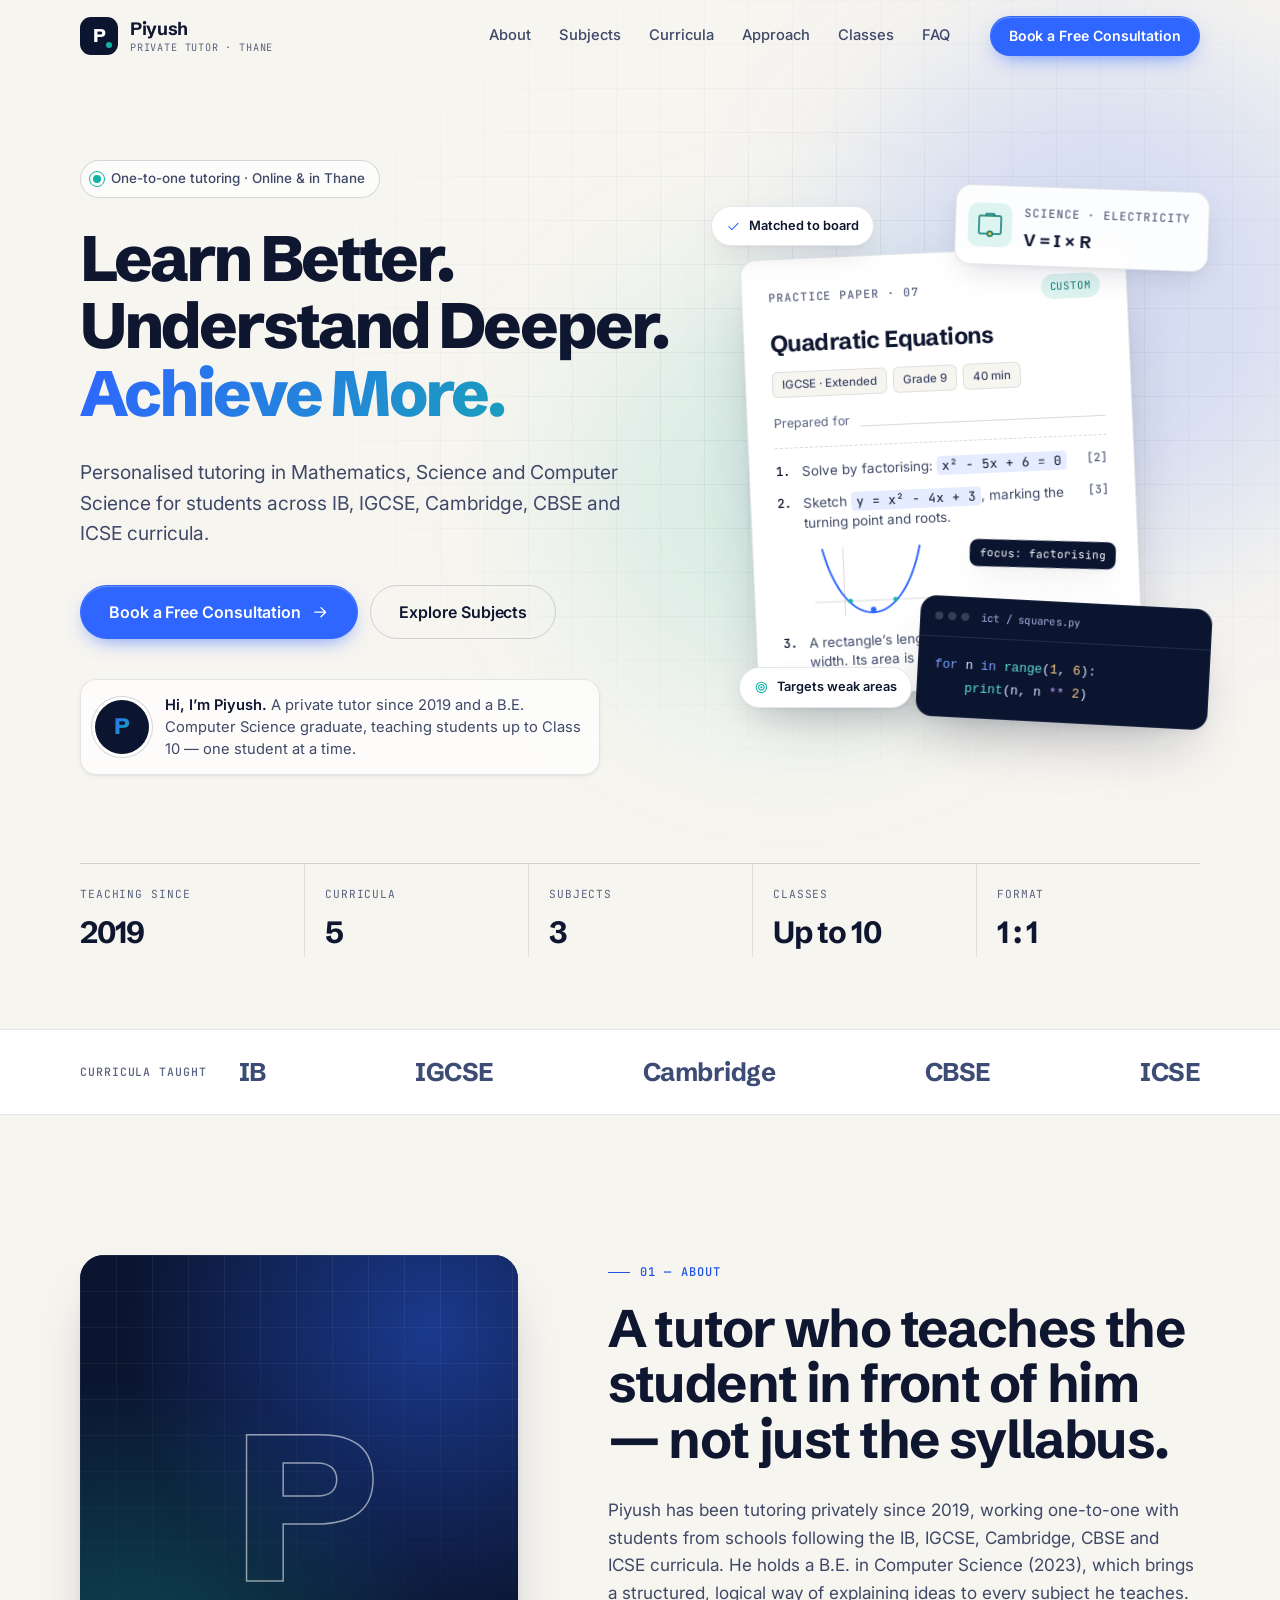
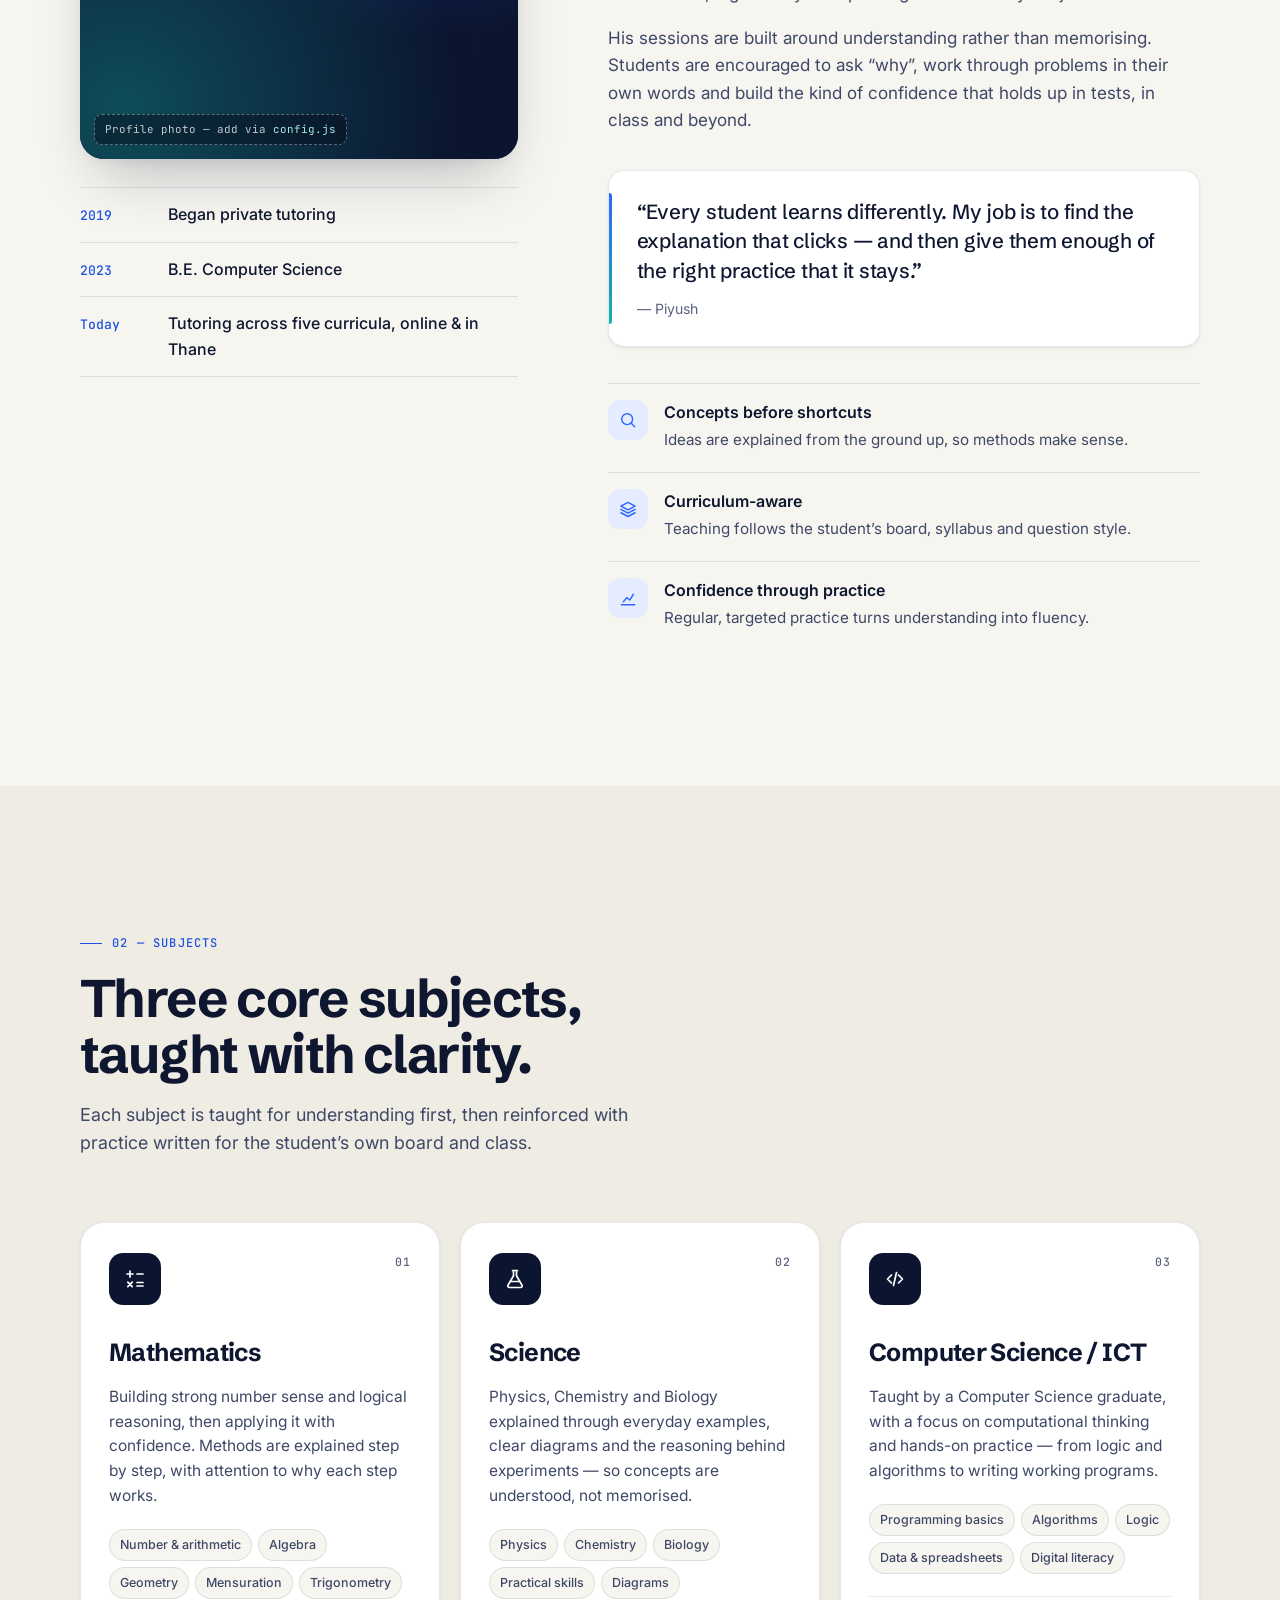
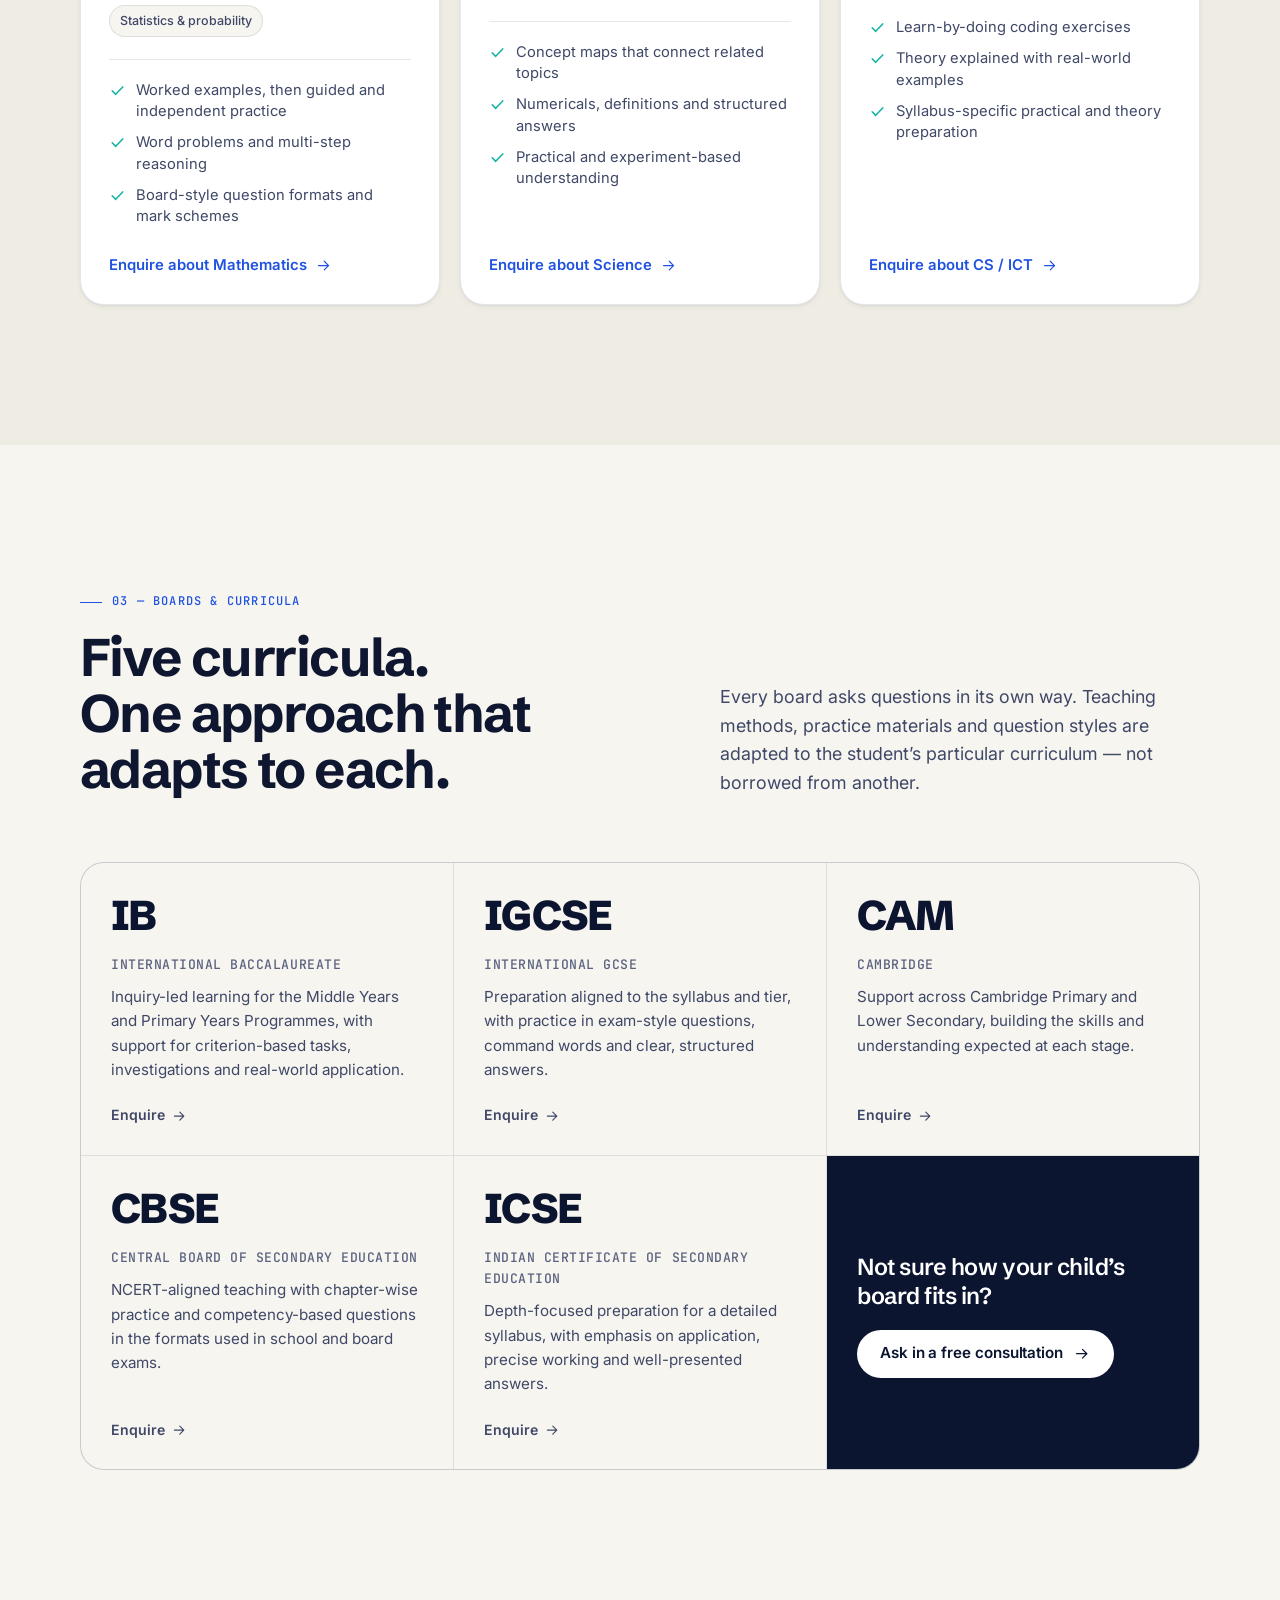
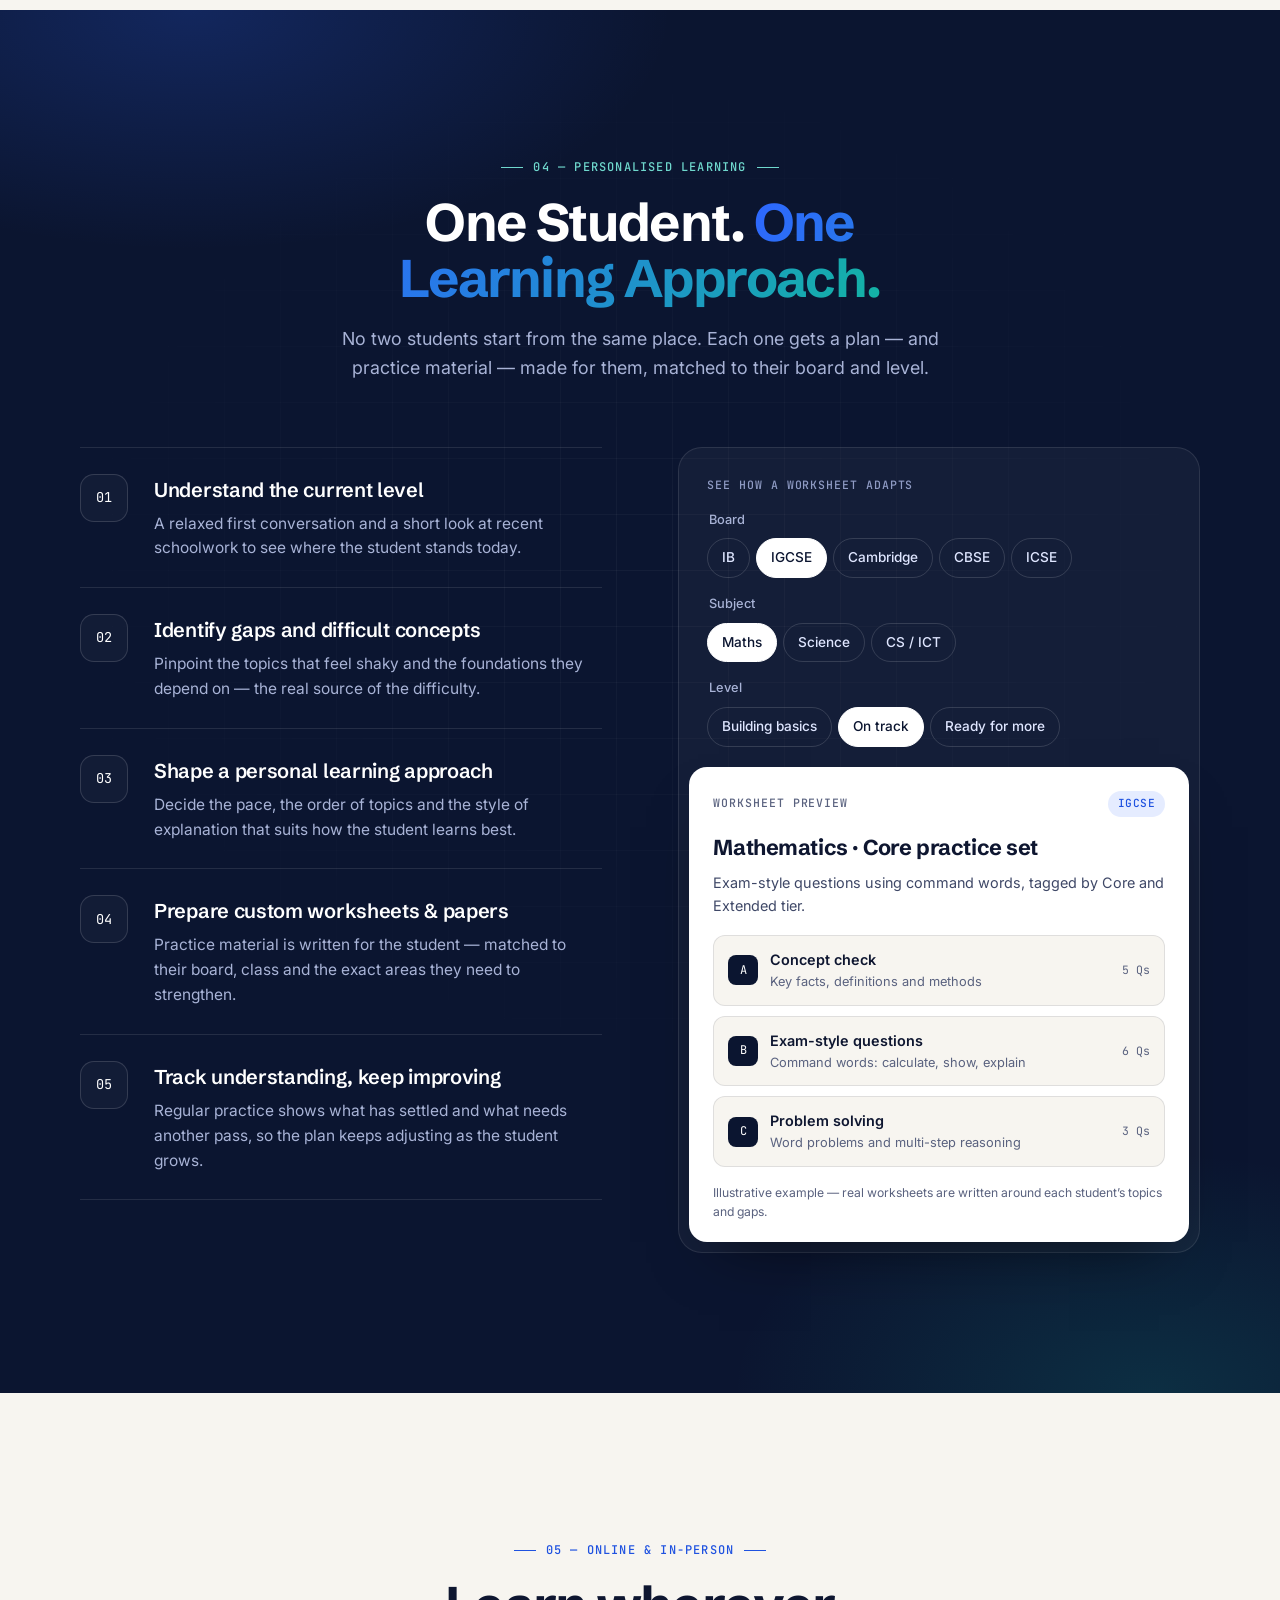
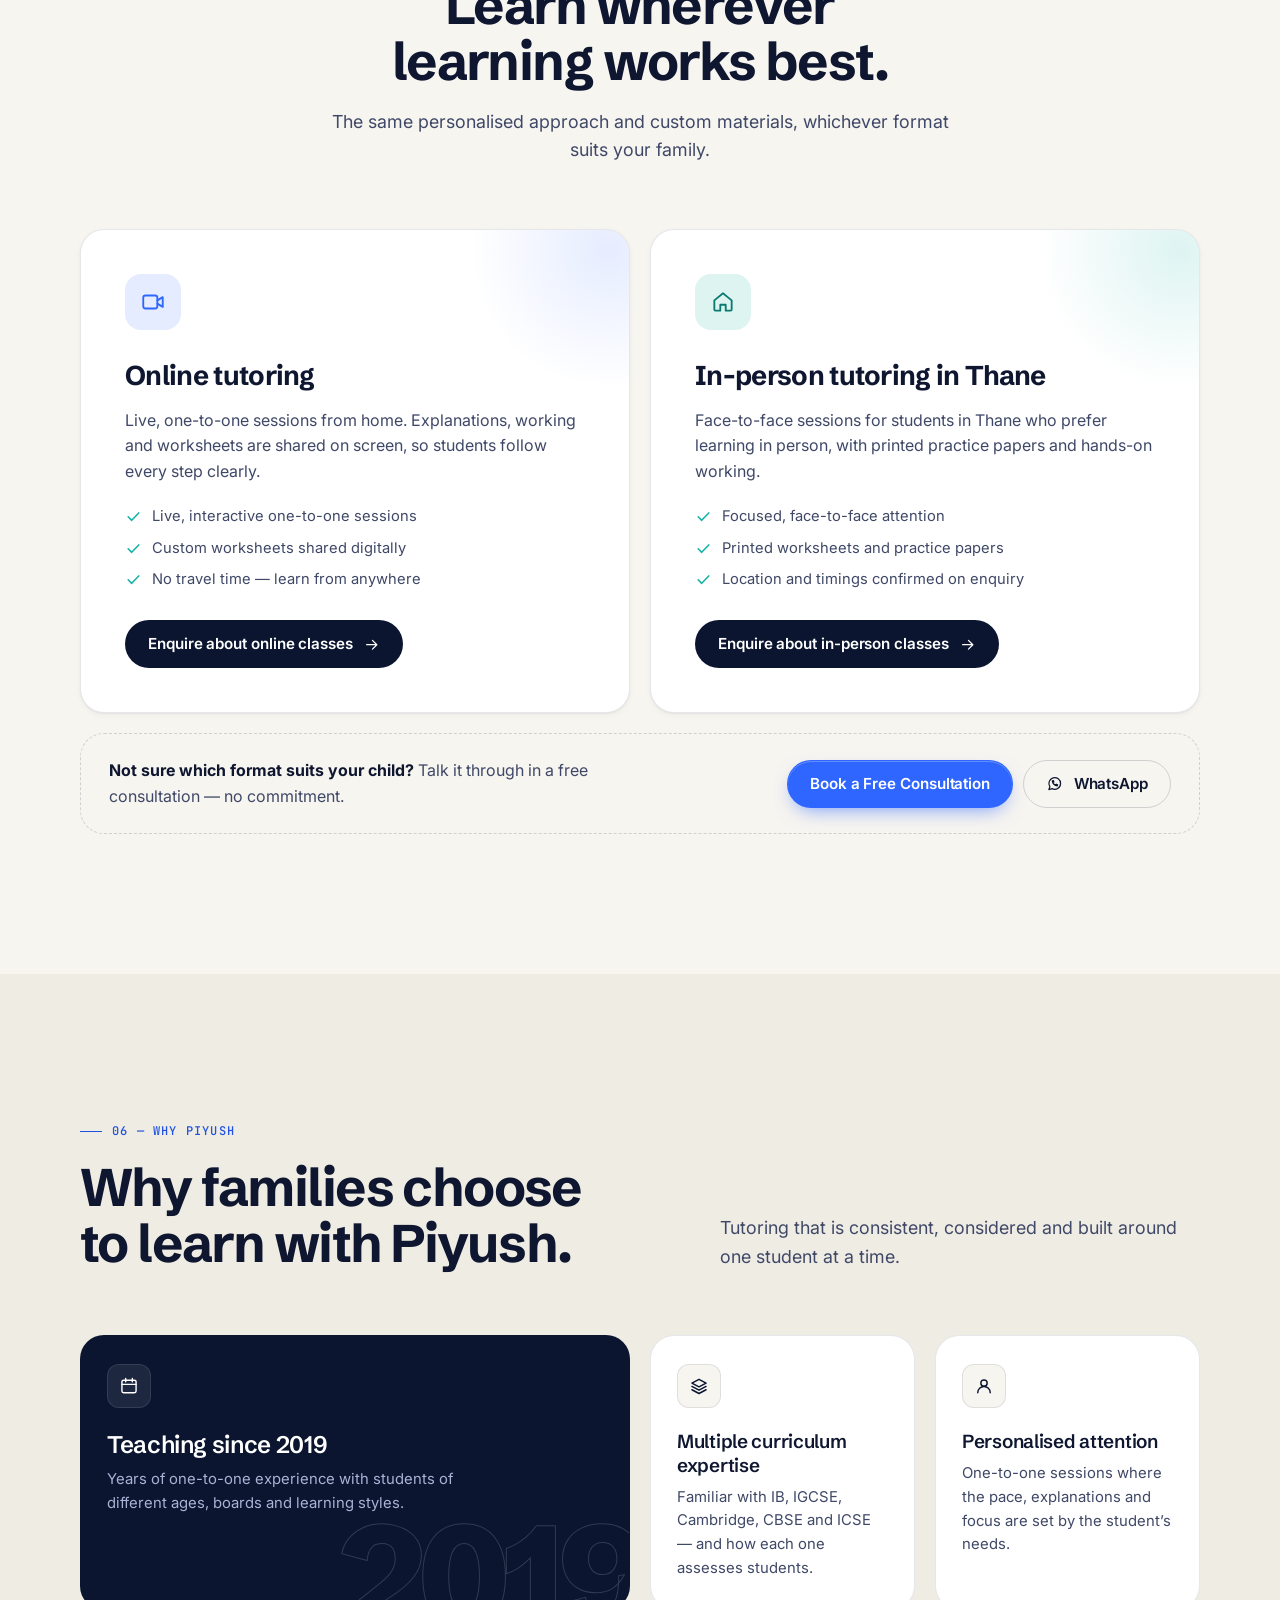
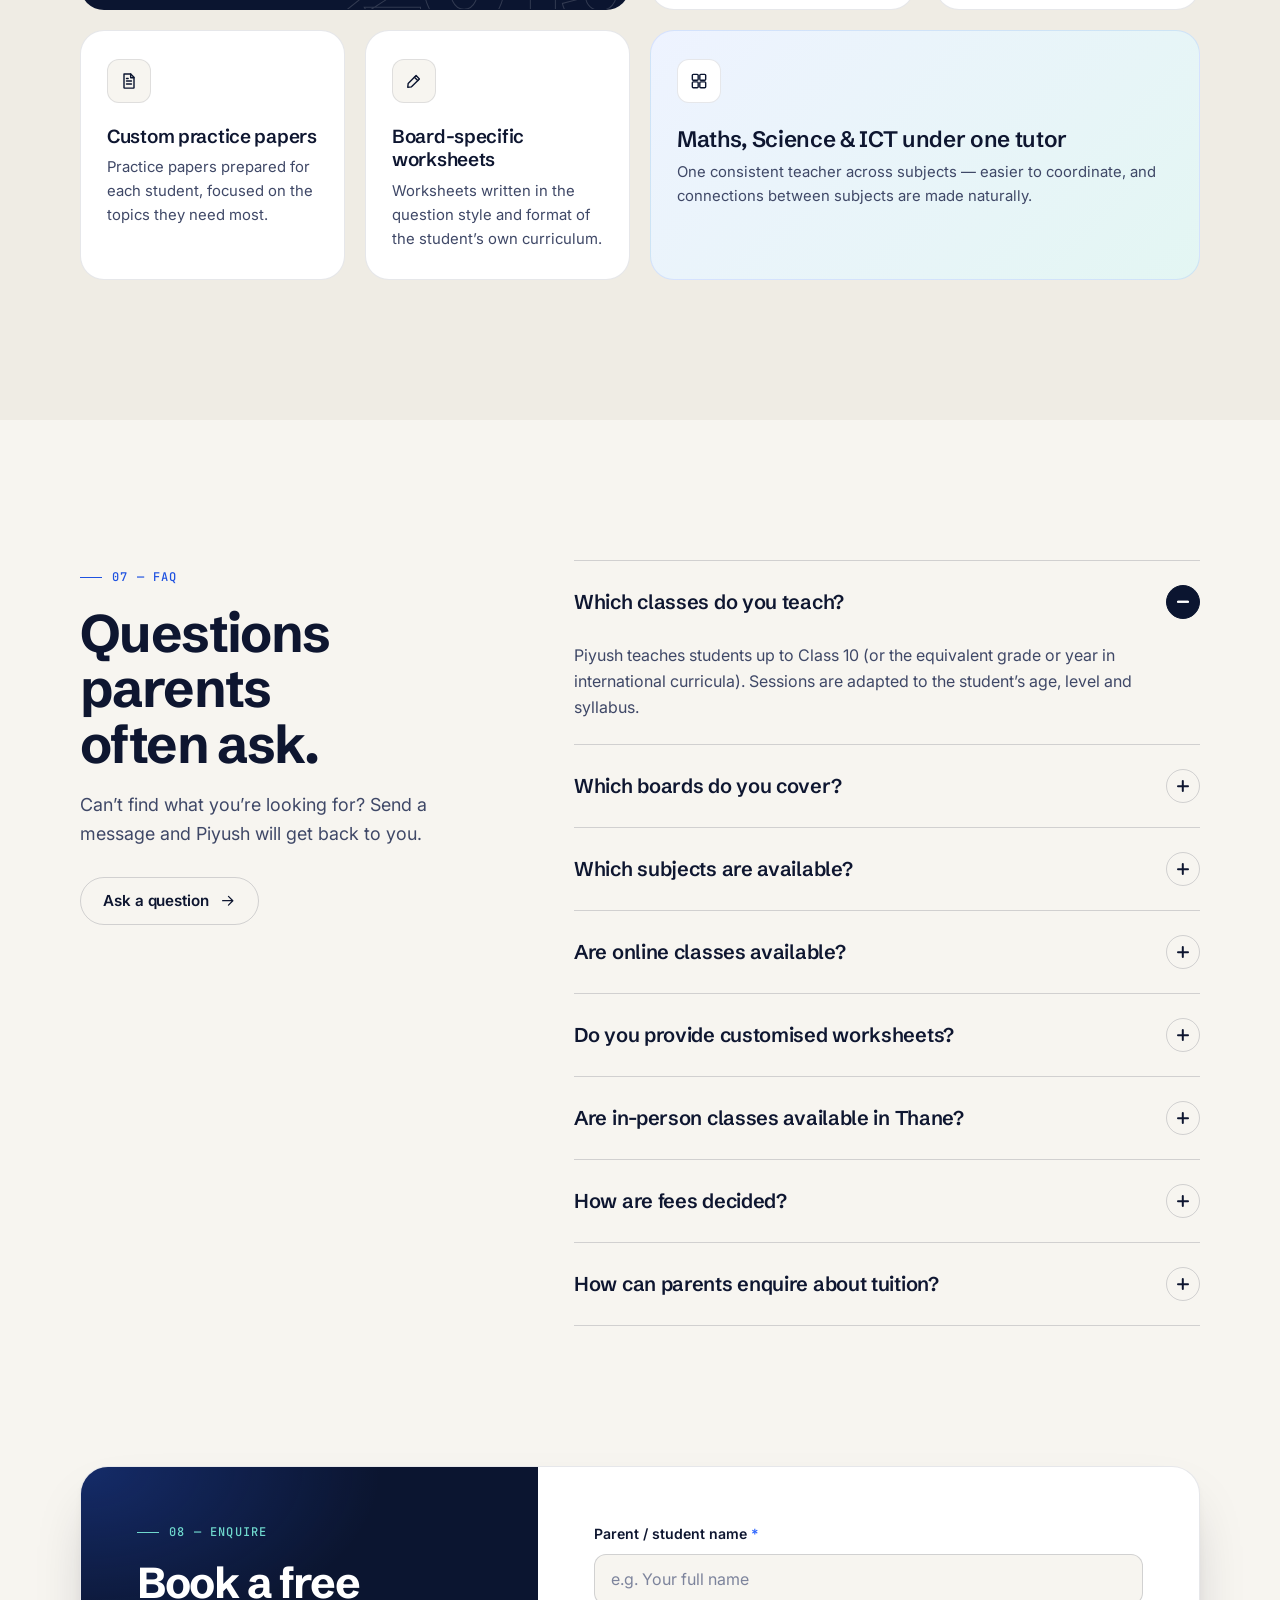
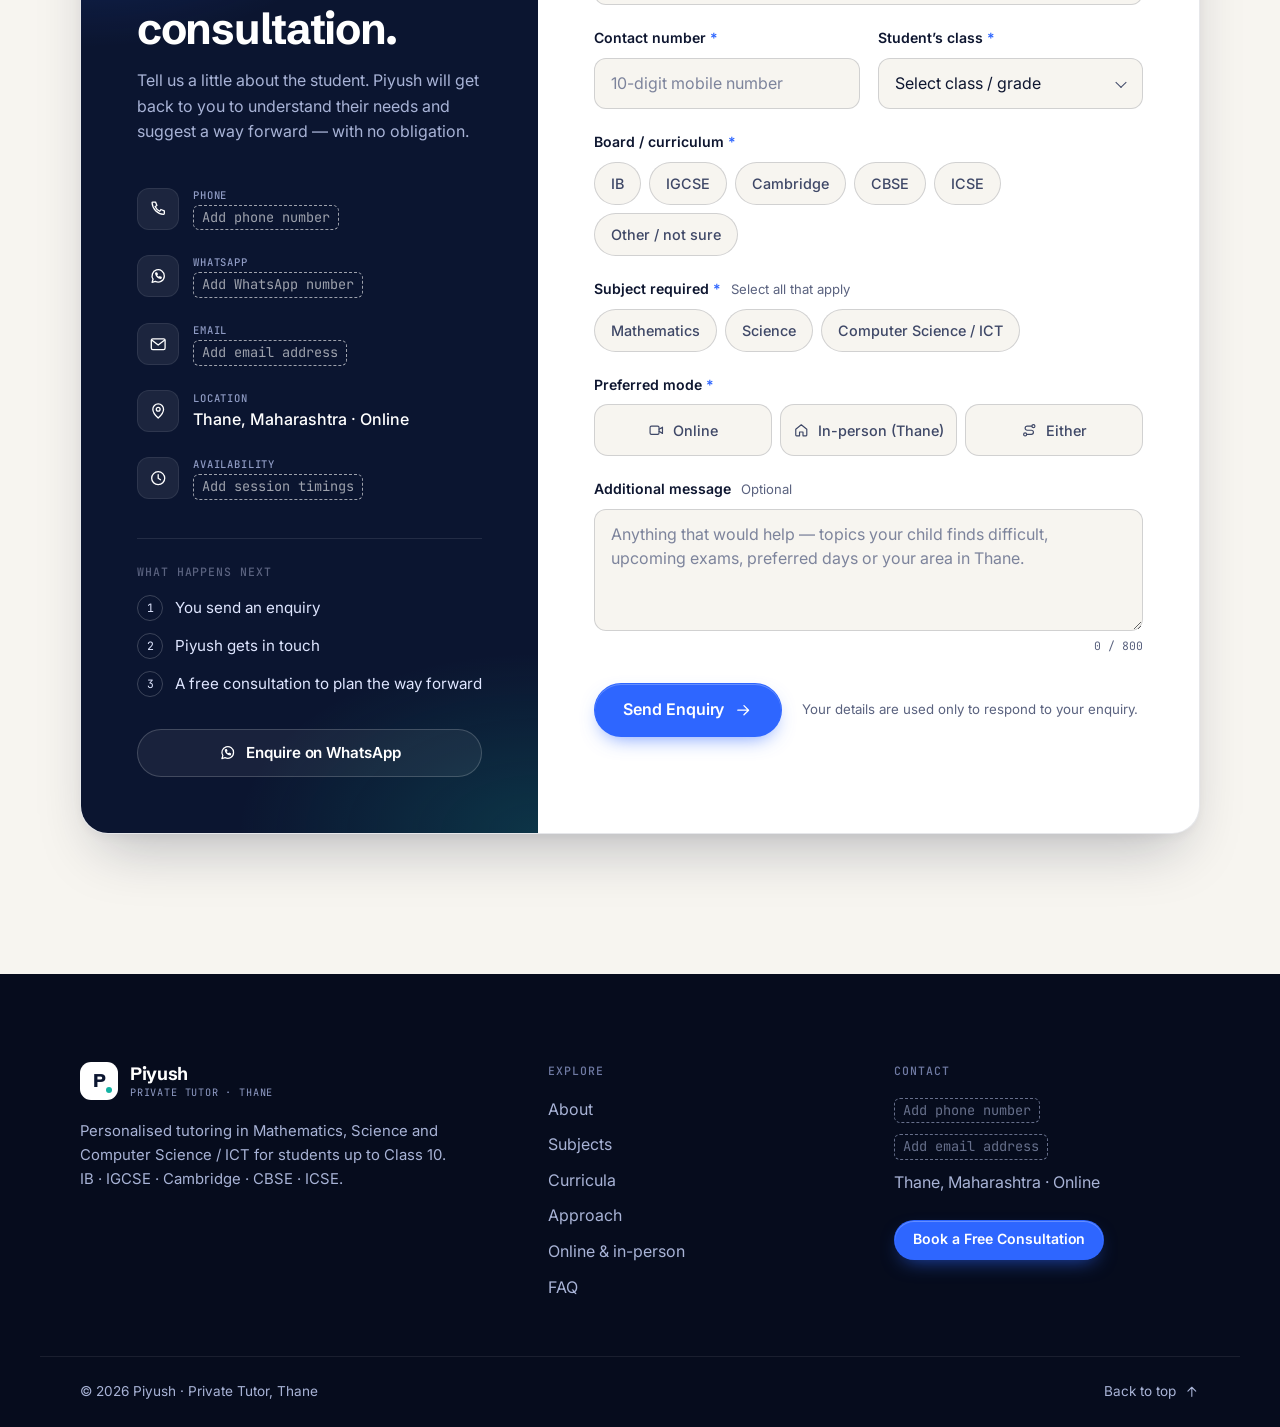
==== index.html @ 21ab21bf "Build premium personal tutoring website for Piyush Single-page static site (HTML/CSS/JS, no build st" ====
<!doctype html>
<html lang="en-IN" class="no-js">
<head>
  <meta charset="utf-8">
  <meta name="viewport" content="width=device-width, initial-scale=1, viewport-fit=cover">
  <title>Piyush — Private Tutor in Thane | Maths, Science &amp; ICT for IB, IGCSE, CBSE, ICSE</title>
  <meta name="description" content="Personalised one-to-one tutoring in Mathematics, Science and Computer Science / ICT for students up to Class 10. IB, IGCSE, Cambridge, CBSE and ICSE. Online and in-person in Thane, Maharashtra. Teaching since 2019.">
  <meta name="theme-color" content="#0B1530">
  <meta name="robots" content="index, follow">
  <!-- Replace with the live domain once published -->
  <link rel="canonical" href="https://www.example.com/">

  <meta property="og:type" content="website">
  <meta property="og:title" content="Piyush — Private Tutor in Thane">
  <meta property="og:description" content="Board-specific, one-to-one tutoring in Maths, Science and ICT for IB, IGCSE, Cambridge, CBSE and ICSE students up to Class 10. Online and in Thane.">
  <meta property="og:locale" content="en_IN">
  <meta property="og:image" content="assets/og-image.png">
  <meta name="twitter:card" content="summary_large_image">

  <link rel="icon" href="assets/favicon.svg" type="image/svg+xml">
  <link rel="preconnect" href="https://fonts.googleapis.com">
  <link rel="preconnect" href="https://fonts.gstatic.com" crossorigin>
  <link href="https://fonts.googleapis.com/css2?family=Schibsted+Grotesk:wght@500;600;700;800&family=Inter:wght@400;500;600&family=JetBrains+Mono:wght@400;500&display=swap" rel="stylesheet">
  <link rel="stylesheet" href="styles.css">

  <script type="application/ld+json">
  {
    "@context": "https://schema.org",
    "@type": "EducationalOrganization",
    "name": "Piyush — Private Tutor",
    "description": "Personalised tutoring in Mathematics, Science and Computer Science / ICT for students up to Class 10 across IB, IGCSE, Cambridge, CBSE and ICSE curricula.",
    "foundingDate": "2019",
    "areaServed": "Thane, Maharashtra, India",
    "address": { "@type": "PostalAddress", "addressLocality": "Thane", "addressRegion": "Maharashtra", "addressCountry": "IN" },
    "founder": { "@type": "Person", "name": "Piyush", "jobTitle": "Private Tutor", "hasCredential": "B.E. Computer Science (2023)" },
    "knowsAbout": ["Mathematics", "Science", "Computer Science", "ICT", "IB", "IGCSE", "Cambridge", "CBSE", "ICSE"]
  }
  </script>

  <script src="config.js" defer></script>
  <script src="script.js" defer></script>
</head>
<body>
  <a class="skip-link" href="#main">Skip to content</a>

  <!-- Icon sprite -->
  <svg width="0" height="0" style="position:absolute" aria-hidden="true">
    <defs>
      <symbol id="i-arrow" viewBox="0 0 24 24"><path d="M5 12h14M13 6l6 6-6 6"/></symbol>
      <symbol id="i-arrow-down" viewBox="0 0 24 24"><path d="M12 5v14M6 13l6 6 6-6"/></symbol>
      <symbol id="i-check" viewBox="0 0 24 24"><path d="M4.5 12.5l5 5L19.5 7"/></symbol>
      <symbol id="i-chat" viewBox="0 0 24 24"><path d="M20 11.6a8 8 0 0 1-11.7 7.1L4 20l1.3-4.1A8 8 0 1 1 20 11.6z"/><path d="M9.2 9.3c.3 1.9 1.8 3.6 3.9 4.4l1-1 1.8.8-.4 1.4c-3.6-.2-6.6-3.2-6.8-6.8l1.4-.4.8 1.8z"/></symbol>
      <symbol id="i-phone" viewBox="0 0 24 24"><path d="M5 4h3.5l1.8 4.5-2.3 1.4a11 11 0 0 0 6.1 6.1l1.4-2.3L20 15.5V19a1 1 0 0 1-1 1A16 16 0 0 1 4 5a1 1 0 0 1 1-1z"/></symbol>
      <symbol id="i-mail" viewBox="0 0 24 24"><rect x="3" y="5" width="18" height="14" rx="2"/><path d="M3.5 6.5L12 13l8.5-6.5"/></symbol>
      <symbol id="i-pin" viewBox="0 0 24 24"><path d="M12 21s-7-6.2-7-11.5a7 7 0 0 1 14 0C19 14.8 12 21 12 21z"/><circle cx="12" cy="9.5" r="2.5"/></symbol>
      <symbol id="i-clock" viewBox="0 0 24 24"><circle cx="12" cy="12" r="8.5"/><path d="M12 7.5V12l3 2"/></symbol>
      <symbol id="i-math" viewBox="0 0 24 24"><path d="M4 7h6M7 4v6M14 7h6M4.8 15.2l4.4 4.4M9.2 15.2l-4.4 4.4M14 15.5h6M14 19h6"/></symbol>
      <symbol id="i-flask" viewBox="0 0 24 24"><path d="M9.5 3.5h5M10.5 3.5v5.2L5 18.2A1.6 1.6 0 0 0 6.4 20.5h11.2a1.6 1.6 0 0 0 1.4-2.3l-5.5-9.5V3.5"/><path d="M7.4 14.5h9.2"/></symbol>
      <symbol id="i-code" viewBox="0 0 24 24"><path d="M8.5 8L4.5 12l4 4M15.5 8l4 4-4 4M13.5 5.5l-3 13"/></symbol>
      <symbol id="i-video" viewBox="0 0 24 24"><rect x="3" y="6" width="13" height="12" rx="2"/><path d="M16 10.5l5-3v9l-5-3"/></symbol>
      <symbol id="i-home" viewBox="0 0 24 24"><path d="M4 10.5L12 4l8 6.5V19a1 1 0 0 1-1 1h-4.5v-5.5h-5V20H5a1 1 0 0 1-1-1z"/></symbol>
      <symbol id="i-calendar" viewBox="0 0 24 24"><rect x="3.5" y="5" width="17" height="15" rx="2"/><path d="M3.5 10h17M8 3v4M16 3v4"/></symbol>
      <symbol id="i-layers" viewBox="0 0 24 24"><path d="M12 4l8.5 4.5L12 13 3.5 8.5z"/><path d="M3.5 12.5L12 17l8.5-4.5M3.5 16.5L12 21l8.5-4.5"/></symbol>
      <symbol id="i-user" viewBox="0 0 24 24"><circle cx="12" cy="8.5" r="3.8"/><path d="M4.5 20a7.5 7.5 0 0 1 15 0"/></symbol>
      <symbol id="i-doc" viewBox="0 0 24 24"><path d="M6 3.5h8l4 4V20a.5.5 0 0 1-.5.5h-11A.5.5 0 0 1 6 20z"/><path d="M14 3.5V8h4M9 12h6M9 15.5h6M9 9h2"/></symbol>
      <symbol id="i-target" viewBox="0 0 24 24"><circle cx="12" cy="12" r="8.5"/><circle cx="12" cy="12" r="4.5"/><circle cx="12" cy="12" r="1"/></symbol>
      <symbol id="i-grid" viewBox="0 0 24 24"><rect x="4" y="4" width="7" height="7" rx="1.2"/><rect x="13" y="4" width="7" height="7" rx="1.2"/><rect x="4" y="13" width="7" height="7" rx="1.2"/><rect x="13" y="13" width="7" height="7" rx="1.2"/></symbol>
      <symbol id="i-search" viewBox="0 0 24 24"><circle cx="11" cy="11" r="6.5"/><path d="M16 16l4 4"/></symbol>
      <symbol id="i-route" viewBox="0 0 24 24"><circle cx="6" cy="18" r="2.2"/><circle cx="18" cy="6" r="2.2"/><path d="M8.2 18H15a3 3 0 0 0 0-6H9a3 3 0 0 1 0-6h6.8"/></symbol>
      <symbol id="i-pen" viewBox="0 0 24 24"><path d="M14.5 5.5l4 4L9 19l-4.5.5L5 15z"/><path d="M12.5 7.5l4 4"/></symbol>
      <symbol id="i-chart" viewBox="0 0 24 24"><path d="M4 20h16"/><path d="M6.5 16.5l4-5 3.5 3 4.5-7"/></symbol>
      <symbol id="i-plus" viewBox="0 0 24 24"><path d="M12 5v14M5 12h14"/></symbol>
      <symbol id="i-menu" viewBox="0 0 24 24"><path d="M4 8h16M4 16h16"/></symbol>
      <symbol id="i-close" viewBox="0 0 24 24"><path d="M6 6l12 12M18 6L6 18"/></symbol>
      <symbol id="i-cap" viewBox="0 0 24 24"><path d="M2.5 9.5L12 5l9.5 4.5L12 14z"/><path d="M6.5 11.5v4.2c1.5 1.4 3.4 2.1 5.5 2.1s4-.7 5.5-2.1v-4.2M21.5 9.5v5"/></symbol>
    </defs>
  </svg>

  <!-- ───────── Header ───────── -->
  <header class="site-header" id="top">
    <div class="container header-inner">
      <a class="brand" href="#top" aria-label="Piyush — Private Tutor, back to top">
        <span class="brand-mark" aria-hidden="true">P</span>
        <span class="brand-text">
          <span class="brand-name">Piyush</span>
          <span class="brand-sub">Private Tutor · Thane</span>
        </span>
      </a>

      <nav class="nav" id="site-nav" aria-label="Primary">
        <ul class="nav-list">
          <li><a href="#about">About</a></li>
          <li><a href="#subjects">Subjects</a></li>
          <li><a href="#curricula">Curricula</a></li>
          <li><a href="#approach">Approach</a></li>
          <li><a href="#classes">Classes</a></li>
          <li><a href="#faq">FAQ</a></li>
        </ul>
        <a class="btn btn-primary btn-sm nav-cta" href="#contact">Book a Free Consultation</a>
      </nav>

      <button class="nav-toggle" type="button" aria-expanded="false" aria-controls="site-nav" aria-label="Open menu">
        <svg class="icon icon-open"><use href="#i-menu"/></svg>
        <svg class="icon icon-close"><use href="#i-close"/></svg>
      </button>
    </div>
  </header>

  <main id="main">

    <!-- ───────── Hero ───────── -->
    <section class="hero" aria-labelledby="hero-title">
      <div class="hero-bg" aria-hidden="true">
        <div class="hero-grid"></div>
        <div class="hero-glow hero-glow-a"></div>
        <div class="hero-glow hero-glow-b"></div>
      </div>

      <div class="container hero-inner">
        <div class="hero-copy">
          <p class="eyebrow reveal">
            <span class="pulse-dot" aria-hidden="true"></span>
            One-to-one tutoring · Online &amp; in Thane
          </p>

          <h1 class="hero-title" id="hero-title">
            <span class="line reveal" style="--d:80ms">Learn Better.</span>
            <span class="line reveal" style="--d:160ms">Understand Deeper.</span>
            <span class="line reveal accent-text" style="--d:240ms">Achieve More.</span>
          </h1>

          <p class="hero-lede reveal" style="--d:320ms">
            Personalised tutoring in Mathematics, Science and Computer Science for students across
            IB, IGCSE, Cambridge, CBSE and ICSE curricula.
          </p>

          <div class="hero-actions reveal" style="--d:400ms">
            <a class="btn btn-primary btn-lg" href="#contact">
              Book a Free Consultation
              <svg class="icon"><use href="#i-arrow"/></svg>
            </a>
            <a class="btn btn-ghost btn-lg" href="#subjects">Explore Subjects</a>
          </div>

          <div class="hero-intro reveal" style="--d:480ms">
            <div class="avatar" data-photo-slot>
              <span class="avatar-monogram" aria-hidden="true">P</span>
            </div>
            <p>
              <strong>Hi, I’m Piyush.</strong> A private tutor since 2019 and a B.E. Computer Science graduate,
              teaching students up to Class 10 — one student at a time.
            </p>
          </div>
        </div>

        <!-- Visual composition: a custom practice paper -->
        <div class="hero-visual" aria-hidden="true" data-parallax>
          <div class="hv-card hv-paper" data-depth="10">
            <div class="paper-head">
              <span class="mono-label">Practice paper · 07</span>
              <span class="paper-mark">Custom</span>
            </div>
            <h3 class="paper-title">Quadratic Equations</h3>
            <div class="paper-meta">
              <span>IGCSE · Extended</span><span>Grade 9</span><span>40 min</span>
            </div>
            <div class="paper-for">Prepared for <span class="paper-line"></span></div>

            <ol class="paper-qs">
              <li>
                <span>Solve by factorising: <em class="math">x² − 5x + 6 = 0</em></span>
                <b>[2]</b>
              </li>
              <li>
                <span>Sketch <em class="math">y = x² − 4x + 3</em>, marking the turning point and roots.</span>
                <b>[3]</b>
                <svg class="paper-graph" viewBox="0 0 160 84">
                  <path class="ax" d="M8 64h146M40 6v74"/>
                  <path class="curve" d="M18 8 C 40 100, 100 100, 122 8"/>
                  <circle cx="70" cy="74" r="3"/>
                  <circle cx="46" cy="64" r="2.4" class="root"/>
                  <circle cx="94" cy="64" r="2.4" class="root"/>
                </svg>
              </li>
              <li>
                <span>A rectangle’s length is 3 cm more than its width. Its area is 40 cm². Find the width.</span>
                <b>[4]</b>
              </li>
            </ol>
            <span class="paper-note">focus: factorising</span>
          </div>

          <div class="hv-card hv-code" data-depth="22">
            <div class="code-head">
              <span class="dots"><i></i><i></i><i></i></span>
              <span class="mono-label">ict / squares.py</span>
            </div>
<pre><code><span class="k">for</span> n <span class="k">in</span> <span class="f">range</span>(<span class="n">1</span>, <span class="n">6</span>):
    <span class="f">print</span>(n, n <span class="o">**</span> <span class="n">2</span>)</code></pre>
          </div>

          <div class="hv-card hv-sci" data-depth="16">
            <svg viewBox="0 0 64 64" class="sci-svg">
              <rect x="10" y="14" width="44" height="36" rx="3"/>
              <path d="M24 14v-4h16v4" class="batt"/>
              <circle cx="32" cy="50" r="5" class="bulb"/>
            </svg>
            <div>
              <span class="mono-label">Science · Electricity</span>
              <strong>V = I × R</strong>
            </div>
          </div>

          <div class="hv-chip hv-chip-a" data-depth="30"><svg class="icon"><use href="#i-check"/></svg> Matched to board</div>
          <div class="hv-chip hv-chip-b" data-depth="26"><svg class="icon"><use href="#i-target"/></svg> Targets weak areas</div>
        </div>
      </div>

      <!-- Key facts — all verifiable, nothing inflated -->
      <div class="container">
        <dl class="facts reveal">
          <div><dt>Teaching since</dt><dd>2019</dd></div>
          <div><dt>Curricula</dt><dd>5</dd></div>
          <div><dt>Subjects</dt><dd>3</dd></div>
          <div><dt>Classes</dt><dd>Up to 10</dd></div>
          <div><dt>Format</dt><dd>1&nbsp;:&nbsp;1</dd></div>
        </dl>
      </div>
    </section>

    <!-- ───────── Curricula strip ───────── -->
    <div class="board-strip" aria-label="Curricula taught">
      <div class="container board-strip-inner">
        <span class="mono-label">Curricula taught</span>
        <ul>
          <li>IB</li><li>IGCSE</li><li>Cambridge</li><li>CBSE</li><li>ICSE</li>
        </ul>
      </div>
    </div>

    <!-- ───────── About ───────── -->
    <section class="section about" id="about" aria-labelledby="about-title">
      <div class="container about-grid">
        <div class="about-visual reveal">
          <figure class="portrait" data-photo-slot>
            <div class="portrait-fallback" aria-hidden="true">
              <span class="portrait-monogram">P</span>
              <span class="portrait-grid"></span>
            </div>
            <figcaption class="placeholder-hint" data-placeholder-hint>Profile photo — add via <code>config.js</code></figcaption>
          </figure>

          <ol class="timeline">
            <li>
              <span class="tl-year">2019</span>
              <span class="tl-text">Began private tutoring</span>
            </li>
            <li>
              <span class="tl-year">2023</span>
              <span class="tl-text">B.E. Computer Science</span>
            </li>
            <li>
              <span class="tl-year">Today</span>
              <span class="tl-text">Tutoring across five curricula, online &amp; in Thane</span>
            </li>
          </ol>
        </div>

        <div class="about-copy">
          <p class="section-label reveal">01 — About</p>
          <h2 class="section-title reveal" id="about-title">A tutor who teaches the student in front of him — not just the syllabus.</h2>

          <div class="prose reveal">
            <p>
              Piyush has been tutoring privately since 2019, working one-to-one with students from schools
              following the IB, IGCSE, Cambridge, CBSE and ICSE curricula. He holds a B.E. in Computer Science (2023),
              which brings a structured, logical way of explaining ideas to every subject he teaches.
            </p>
            <p>
              His sessions are built around understanding rather than memorising. Students are encouraged to ask
              “why”, work through problems in their own words and build the kind of confidence that holds up
              in tests, in class and beyond.
            </p>
          </div>

          <blockquote class="note reveal">
            <p>“Every student learns differently. My job is to find the explanation that clicks — and then give them
              enough of the right practice that it stays.”</p>
            <cite>— Piyush</cite>
          </blockquote>

          <ul class="pillars reveal">
            <li>
              <svg class="icon"><use href="#i-search"/></svg>
              <div><strong>Concepts before shortcuts</strong><span>Ideas are explained from the ground up, so methods make sense.</span></div>
            </li>
            <li>
              <svg class="icon"><use href="#i-layers"/></svg>
              <div><strong>Curriculum-aware</strong><span>Teaching follows the student’s board, syllabus and question style.</span></div>
            </li>
            <li>
              <svg class="icon"><use href="#i-chart"/></svg>
              <div><strong>Confidence through practice</strong><span>Regular, targeted practice turns understanding into fluency.</span></div>
            </li>
          </ul>
        </div>
      </div>
    </section>

    <!-- ───────── Subjects ───────── -->
    <section class="section subjects tint" id="subjects" aria-labelledby="subjects-title">
      <div class="container">
        <header class="section-head">
          <p class="section-label reveal">02 — Subjects</p>
          <h2 class="section-title reveal" id="subjects-title">Three core subjects, taught with clarity.</h2>
          <p class="section-lede reveal">Each subject is taught for understanding first, then reinforced with practice written for the student’s own board and class.</p>
        </header>

        <div class="subject-grid">
          <article class="subject-card reveal" style="--d:0ms">
            <div class="subject-top">
              <span class="subject-icon"><svg class="icon"><use href="#i-math"/></svg></span>
              <span class="mono-label">01</span>
            </div>
            <h3>Mathematics</h3>
            <p>Building strong number sense and logical reasoning, then applying it with confidence. Methods are explained step by step, with attention to why each step works.</p>
            <ul class="topic-list">
              <li>Number &amp; arithmetic</li><li>Algebra</li><li>Geometry</li><li>Mensuration</li><li>Trigonometry</li><li>Statistics &amp; probability</li>
            </ul>
            <ul class="check-list">
              <li><svg class="icon"><use href="#i-check"/></svg>Worked examples, then guided and independent practice</li>
              <li><svg class="icon"><use href="#i-check"/></svg>Word problems and multi-step reasoning</li>
              <li><svg class="icon"><use href="#i-check"/></svg>Board-style question formats and mark schemes</li>
            </ul>
            <a class="card-link" href="#contact" data-prefill-subject="Mathematics">Enquire about Mathematics <svg class="icon"><use href="#i-arrow"/></svg></a>
          </article>

          <article class="subject-card reveal" style="--d:90ms">
            <div class="subject-top">
              <span class="subject-icon"><svg class="icon"><use href="#i-flask"/></svg></span>
              <span class="mono-label">02</span>
            </div>
            <h3>Science</h3>
            <p>Physics, Chemistry and Biology explained through everyday examples, clear diagrams and the reasoning behind experiments — so concepts are understood, not memorised.</p>
            <ul class="topic-list">
              <li>Physics</li><li>Chemistry</li><li>Biology</li><li>Practical skills</li><li>Diagrams</li>
            </ul>
            <ul class="check-list">
              <li><svg class="icon"><use href="#i-check"/></svg>Concept maps that connect related topics</li>
              <li><svg class="icon"><use href="#i-check"/></svg>Numericals, definitions and structured answers</li>
              <li><svg class="icon"><use href="#i-check"/></svg>Practical and experiment-based understanding</li>
            </ul>
            <a class="card-link" href="#contact" data-prefill-subject="Science">Enquire about Science <svg class="icon"><use href="#i-arrow"/></svg></a>
          </article>

          <article class="subject-card reveal" style="--d:180ms">
            <div class="subject-top">
              <span class="subject-icon"><svg class="icon"><use href="#i-code"/></svg></span>
              <span class="mono-label">03</span>
            </div>
            <h3>Computer Science / ICT</h3>
            <p>Taught by a Computer Science graduate, with a focus on computational thinking and hands-on practice — from logic and algorithms to writing working programs.</p>
            <ul class="topic-list">
              <li>Programming basics</li><li>Algorithms</li><li>Logic</li><li>Data &amp; spreadsheets</li><li>Digital literacy</li>
            </ul>
            <ul class="check-list">
              <li><svg class="icon"><use href="#i-check"/></svg>Learn-by-doing coding exercises</li>
              <li><svg class="icon"><use href="#i-check"/></svg>Theory explained with real-world examples</li>
              <li><svg class="icon"><use href="#i-check"/></svg>Syllabus-specific practical and theory preparation</li>
            </ul>
            <a class="card-link" href="#contact" data-prefill-subject="Computer Science / ICT">Enquire about CS / ICT <svg class="icon"><use href="#i-arrow"/></svg></a>
          </article>
        </div>
      </div>
    </section>

    <!-- ───────── Curricula ───────── -->
    <section class="section curricula" id="curricula" aria-labelledby="curricula-title">
      <div class="container">
        <header class="section-head split">
          <div>
            <p class="section-label reveal">03 — Boards &amp; Curricula</p>
            <h2 class="section-title reveal" id="curricula-title">Five curricula. One approach that adapts to each.</h2>
          </div>
          <p class="section-lede reveal">Every board asks questions in its own way. Teaching methods, practice materials and question styles are adapted to the student’s particular curriculum — not borrowed from another.</p>
        </header>

        <div class="board-grid">
          <article class="board-card reveal" style="--d:0ms">
            <span class="board-code">IB</span>
            <h3>International Baccalaureate</h3>
            <p>Inquiry-led learning for the Middle Years and Primary Years Programmes, with support for criterion-based tasks, investigations and real-world application.</p>
            <a class="board-link" href="#contact" data-prefill-board="IB">Enquire <svg class="icon"><use href="#i-arrow"/></svg></a>
          </article>
          <article class="board-card reveal" style="--d:60ms">
            <span class="board-code">IGCSE</span>
            <h3>International GCSE</h3>
            <p>Preparation aligned to the syllabus and tier, with practice in exam-style questions, command words and clear, structured answers.</p>
            <a class="board-link" href="#contact" data-prefill-board="IGCSE">Enquire <svg class="icon"><use href="#i-arrow"/></svg></a>
          </article>
          <article class="board-card reveal" style="--d:120ms">
            <span class="board-code">CAM</span>
            <h3>Cambridge</h3>
            <p>Support across Cambridge Primary and Lower Secondary, building the skills and understanding expected at each stage.</p>
            <a class="board-link" href="#contact" data-prefill-board="Cambridge">Enquire <svg class="icon"><use href="#i-arrow"/></svg></a>
          </article>
          <article class="board-card reveal" style="--d:180ms">
            <span class="board-code">CBSE</span>
            <h3>Central Board of Secondary Education</h3>
            <p>NCERT-aligned teaching with chapter-wise practice and competency-based questions in the formats used in school and board exams.</p>
            <a class="board-link" href="#contact" data-prefill-board="CBSE">Enquire <svg class="icon"><use href="#i-arrow"/></svg></a>
          </article>
          <article class="board-card reveal" style="--d:240ms">
            <span class="board-code">ICSE</span>
            <h3>Indian Certificate of Secondary Education</h3>
            <p>Depth-focused preparation for a detailed syllabus, with emphasis on application, precise working and well-presented answers.</p>
            <a class="board-link" href="#contact" data-prefill-board="ICSE">Enquire <svg class="icon"><use href="#i-arrow"/></svg></a>
          </article>
          <div class="board-card board-card-cta reveal" style="--d:300ms">
            <p>Not sure how your child’s board fits in?</p>
            <a class="btn btn-light" href="#contact">Ask in a free consultation <svg class="icon"><use href="#i-arrow"/></svg></a>
          </div>
        </div>
      </div>
    </section>

    <!-- ───────── Personalised learning ───────── -->
    <section class="section approach dark" id="approach" aria-labelledby="approach-title">
      <div class="approach-bg" aria-hidden="true"></div>
      <div class="container">
        <header class="section-head center">
          <p class="section-label reveal">04 — Personalised Learning</p>
          <h2 class="section-title reveal" id="approach-title">One Student. <span class="accent-text">One Learning Approach.</span></h2>
          <p class="section-lede reveal">No two students start from the same place. Each one gets a plan — and practice material — made for them, matched to their board and level.</p>
        </header>

        <div class="approach-grid">
          <ol class="steps">
            <li class="step reveal">
              <span class="step-num">01</span>
              <div>
                <h3>Understand the current level</h3>
                <p>A relaxed first conversation and a short look at recent schoolwork to see where the student stands today.</p>
              </div>
            </li>
            <li class="step reveal">
              <span class="step-num">02</span>
              <div>
                <h3>Identify gaps and difficult concepts</h3>
                <p>Pinpoint the topics that feel shaky and the foundations they depend on — the real source of the difficulty.</p>
              </div>
            </li>
            <li class="step reveal">
              <span class="step-num">03</span>
              <div>
                <h3>Shape a personal learning approach</h3>
                <p>Decide the pace, the order of topics and the style of explanation that suits how the student learns best.</p>
              </div>
            </li>
            <li class="step reveal">
              <span class="step-num">04</span>
              <div>
                <h3>Prepare custom worksheets &amp; papers</h3>
                <p>Practice material is written for the student — matched to their board, class and the exact areas they need to strengthen.</p>
              </div>
            </li>
            <li class="step reveal">
              <span class="step-num">05</span>
              <div>
                <h3>Track understanding, keep improving</h3>
                <p>Regular practice shows what has settled and what needs another pass, so the plan keeps adjusting as the student grows.</p>
              </div>
            </li>
          </ol>

          <!-- Interactive worksheet preview -->
          <div class="builder reveal" id="builder">
            <div class="builder-panel">
              <p class="mono-label">See how a worksheet adapts</p>
              <div class="builder-controls">
                <fieldset class="seg">
                  <legend>Board</legend>
                  <div class="seg-options" data-builder="board">
                    <button type="button" aria-pressed="false" data-value="IB">IB</button>
                    <button type="button" aria-pressed="true" data-value="IGCSE">IGCSE</button>
                    <button type="button" aria-pressed="false" data-value="Cambridge">Cambridge</button>
                    <button type="button" aria-pressed="false" data-value="CBSE">CBSE</button>
                    <button type="button" aria-pressed="false" data-value="ICSE">ICSE</button>
                  </div>
                </fieldset>
                <fieldset class="seg">
                  <legend>Subject</legend>
                  <div class="seg-options" data-builder="subject">
                    <button type="button" aria-pressed="true" data-value="Mathematics">Maths</button>
                    <button type="button" aria-pressed="false" data-value="Science">Science</button>
                    <button type="button" aria-pressed="false" data-value="CS / ICT">CS / ICT</button>
                  </div>
                </fieldset>
                <fieldset class="seg">
                  <legend>Level</legend>
                  <div class="seg-options" data-builder="level">
                    <button type="button" aria-pressed="false" data-value="Foundation">Building basics</button>
                    <button type="button" aria-pressed="true" data-value="Core">On track</button>
                    <button type="button" aria-pressed="false" data-value="Stretch">Ready for more</button>
                  </div>
                </fieldset>
              </div>
            </div>

            <div class="worksheet" aria-live="polite">
              <div class="ws-head">
                <span class="mono-label">Worksheet preview</span>
                <span class="ws-tag" data-ws="tag">IGCSE</span>
              </div>
              <h3 class="ws-title" data-ws="title">Mathematics · Practice Set</h3>
              <p class="ws-format" data-ws="format">Exam-style questions using command words, with Core and Extended tiers.</p>
              <ul class="ws-sections" data-ws="sections"></ul>
              <p class="ws-foot">Illustrative example — real worksheets are written around each student’s topics and gaps.</p>
            </div>
          </div>
        </div>
      </div>
    </section>

    <!-- ───────── Teaching modes ───────── -->
    <section class="section modes" id="classes" aria-labelledby="classes-title">
      <div class="container">
        <header class="section-head center">
          <p class="section-label reveal">05 — Online &amp; In-Person</p>
          <h2 class="section-title reveal" id="classes-title">Learn wherever learning works best.</h2>
          <p class="section-lede reveal">The same personalised approach and custom materials, whichever format suits your family.</p>
        </header>

        <div class="mode-grid">
          <article class="mode-card reveal">
            <div class="mode-icon"><svg class="icon"><use href="#i-video"/></svg></div>
            <h3>Online tutoring</h3>
            <p>Live, one-to-one sessions from home. Explanations, working and worksheets are shared on screen, so students follow every step clearly.</p>
            <ul class="check-list">
              <li><svg class="icon"><use href="#i-check"/></svg>Live, interactive one-to-one sessions</li>
              <li><svg class="icon"><use href="#i-check"/></svg>Custom worksheets shared digitally</li>
              <li><svg class="icon"><use href="#i-check"/></svg>No travel time — learn from anywhere</li>
            </ul>
            <a class="btn btn-dark" href="#contact" data-prefill-mode="Online">Enquire about online classes <svg class="icon"><use href="#i-arrow"/></svg></a>
          </article>

          <article class="mode-card reveal" style="--d:90ms">
            <div class="mode-icon"><svg class="icon"><use href="#i-home"/></svg></div>
            <h3>In-person tutoring in Thane</h3>
            <p>Face-to-face sessions for students in Thane who prefer learning in person, with printed practice papers and hands-on working.</p>
            <ul class="check-list">
              <li><svg class="icon"><use href="#i-check"/></svg>Focused, face-to-face attention</li>
              <li><svg class="icon"><use href="#i-check"/></svg>Printed worksheets and practice papers</li>
              <li><svg class="icon"><use href="#i-check"/></svg>Location and timings confirmed on enquiry</li>
            </ul>
            <a class="btn btn-dark" href="#contact" data-prefill-mode="In-person (Thane)">Enquire about in-person classes <svg class="icon"><use href="#i-arrow"/></svg></a>
          </article>
        </div>

        <div class="mode-banner reveal">
          <p><strong>Not sure which format suits your child?</strong> Talk it through in a free consultation — no commitment.</p>
          <div class="mode-banner-actions">
            <a class="btn btn-primary" href="#contact">Book a Free Consultation</a>
            <a class="btn btn-ghost" href="#" data-whatsapp><svg class="icon"><use href="#i-chat"/></svg> WhatsApp</a>
          </div>
        </div>
      </div>
    </section>

    <!-- ───────── Why ───────── -->
    <section class="section why tint" id="why" aria-labelledby="why-title">
      <div class="container">
        <header class="section-head split">
          <div>
            <p class="section-label reveal">06 — Why Piyush</p>
            <h2 class="section-title reveal" id="why-title">Why families choose to learn with Piyush.</h2>
          </div>
          <p class="section-lede reveal">Tutoring that is consistent, considered and built around one student at a time.</p>
        </header>

        <div class="why-grid">
          <article class="why-card why-feature reveal">
            <svg class="icon"><use href="#i-calendar"/></svg>
            <h3>Teaching since 2019</h3>
            <p>Years of one-to-one experience with students of different ages, boards and learning styles.</p>
            <span class="why-big" aria-hidden="true">2019</span>
          </article>
          <article class="why-card reveal" style="--d:60ms">
            <svg class="icon"><use href="#i-layers"/></svg>
            <h3>Multiple curriculum expertise</h3>
            <p>Familiar with IB, IGCSE, Cambridge, CBSE and ICSE — and how each one assesses students.</p>
          </article>
          <article class="why-card reveal" style="--d:120ms">
            <svg class="icon"><use href="#i-user"/></svg>
            <h3>Personalised attention</h3>
            <p>One-to-one sessions where the pace, explanations and focus are set by the student’s needs.</p>
          </article>
          <article class="why-card reveal" style="--d:180ms">
            <svg class="icon"><use href="#i-doc"/></svg>
            <h3>Custom practice papers</h3>
            <p>Practice papers prepared for each student, focused on the topics they need most.</p>
          </article>
          <article class="why-card reveal" style="--d:240ms">
            <svg class="icon"><use href="#i-pen"/></svg>
            <h3>Board-specific worksheets</h3>
            <p>Worksheets written in the question style and format of the student’s own curriculum.</p>
          </article>
          <article class="why-card why-feature-alt reveal" style="--d:300ms">
            <svg class="icon"><use href="#i-grid"/></svg>
            <h3>Maths, Science &amp; ICT under one tutor</h3>
            <p>One consistent teacher across subjects — easier to coordinate, and connections between subjects are made naturally.</p>
          </article>
        </div>
      </div>
    </section>

    <!-- ───────── FAQ ───────── -->
    <section class="section faq" id="faq" aria-labelledby="faq-title">
      <div class="container faq-grid">
        <header class="section-head faq-head">
          <p class="section-label reveal">07 — FAQ</p>
          <h2 class="section-title reveal" id="faq-title">Questions parents often ask.</h2>
          <p class="section-lede reveal">Can’t find what you’re looking for? Send a message and Piyush will get back to you.</p>
          <a class="btn btn-ghost reveal" href="#contact">Ask a question <svg class="icon"><use href="#i-arrow"/></svg></a>
        </header>

        <div class="accordion reveal">
          <div class="acc-item">
            <h3><button type="button" class="acc-trigger" aria-expanded="false" id="faq-q1" aria-controls="faq-a1">Which classes do you teach?<span class="acc-icon" aria-hidden="true"></span></button></h3>
            <div class="acc-panel" id="faq-a1" role="region" aria-labelledby="faq-q1"><div><p>Piyush teaches students up to Class 10 (or the equivalent grade or year in international curricula). Sessions are adapted to the student’s age, level and syllabus.</p></div></div>
          </div>
          <div class="acc-item">
            <h3><button type="button" class="acc-trigger" aria-expanded="false" id="faq-q2" aria-controls="faq-a2">Which boards do you cover?<span class="acc-icon" aria-hidden="true"></span></button></h3>
            <div class="acc-panel" id="faq-a2" role="region" aria-labelledby="faq-q2"><div><p>IB, IGCSE, Cambridge, CBSE and ICSE. Teaching and practice materials follow the student’s specific curriculum and its question formats.</p></div></div>
          </div>
          <div class="acc-item">
            <h3><button type="button" class="acc-trigger" aria-expanded="false" id="faq-q3" aria-controls="faq-a3">Which subjects are available?<span class="acc-icon" aria-hidden="true"></span></button></h3>
            <div class="acc-panel" id="faq-a3" role="region" aria-labelledby="faq-q3"><div><p>Mathematics, Science (Physics, Chemistry and Biology) and Computer Science / ICT. Students can study one subject or combine several with the same tutor.</p></div></div>
          </div>
          <div class="acc-item">
            <h3><button type="button" class="acc-trigger" aria-expanded="false" id="faq-q4" aria-controls="faq-a4">Are online classes available?<span class="acc-icon" aria-hidden="true"></span></button></h3>
            <div class="acc-panel" id="faq-a4" role="region" aria-labelledby="faq-q4"><div><p>Yes. Online sessions are live and one-to-one, with explanations and worksheets shared on screen. They follow the same personalised approach as in-person sessions.</p></div></div>
          </div>
          <div class="acc-item">
            <h3><button type="button" class="acc-trigger" aria-expanded="false" id="faq-q5" aria-controls="faq-a5">Do you provide customised worksheets?<span class="acc-icon" aria-hidden="true"></span></button></h3>
            <div class="acc-panel" id="faq-a5" role="region" aria-labelledby="faq-q5"><div><p>Yes — this is central to how Piyush teaches. Every student receives worksheets and practice papers designed around their board, academic level and the specific topics they need to work on.</p></div></div>
          </div>
          <div class="acc-item">
            <h3><button type="button" class="acc-trigger" aria-expanded="false" id="faq-q6" aria-controls="faq-a6">Are in-person classes available in Thane?<span class="acc-icon" aria-hidden="true"></span></button></h3>
            <div class="acc-panel" id="faq-a6" role="region" aria-labelledby="faq-q6"><div><p>Yes, in-person tutoring is available in Thane. Please share your area when you enquire, and location and timings will be confirmed with you directly.</p></div></div>
          </div>
          <div class="acc-item">
            <h3><button type="button" class="acc-trigger" aria-expanded="false" id="faq-q7" aria-controls="faq-a7">How are fees decided?<span class="acc-icon" aria-hidden="true"></span></button></h3>
            <div class="acc-panel" id="faq-a7" role="region" aria-labelledby="faq-q7"><div><p>Fees depend on the student’s class, subjects and whether sessions are online or in person. Details are shared during the free consultation, once the student’s needs are clear.</p></div></div>
          </div>
          <div class="acc-item">
            <h3><button type="button" class="acc-trigger" aria-expanded="false" id="faq-q8" aria-controls="faq-a8">How can parents enquire about tuition?<span class="acc-icon" aria-hidden="true"></span></button></h3>
            <div class="acc-panel" id="faq-a8" role="region" aria-labelledby="faq-q8"><div><p>Fill in the <a href="#contact">enquiry form</a> below with your child’s class, board and subjects, or send a message on WhatsApp. Piyush will get in touch to arrange a free consultation.</p></div></div>
          </div>
        </div>
      </div>
    </section>

    <!-- ───────── Contact ───────── -->
    <section class="section contact" id="contact" aria-labelledby="contact-title">
      <div class="container">
        <div class="contact-shell reveal">
          <aside class="contact-info">
            <p class="section-label">08 — Enquire</p>
            <h2 class="section-title" id="contact-title">Book a free consultation.</h2>
            <p class="contact-lede">Tell us a little about the student. Piyush will get back to you to understand their needs and suggest a way forward — with no obligation.</p>

            <ul class="contact-list">
              <li data-contact="phone">
                <span class="ci-icon"><svg class="icon"><use href="#i-phone"/></svg></span>
                <span><small>Phone</small><a href="#" data-config-link="phone"><span data-config-text="phone">Phone number</span></a></span>
              </li>
              <li data-contact="whatsapp">
                <span class="ci-icon"><svg class="icon"><use href="#i-chat"/></svg></span>
                <span><small>WhatsApp</small><a href="#" data-whatsapp><span data-config-text="whatsapp">WhatsApp number</span></a></span>
              </li>
              <li data-contact="email">
                <span class="ci-icon"><svg class="icon"><use href="#i-mail"/></svg></span>
                <span><small>Email</small><a href="#" data-config-link="email"><span data-config-text="email">Email address</span></a></span>
              </li>
              <li data-contact="location">
                <span class="ci-icon"><svg class="icon"><use href="#i-pin"/></svg></span>
                <span><small>Location</small><span data-config-text="location">Thane, Maharashtra</span> · Online</span>
              </li>
              <li data-contact="hours">
                <span class="ci-icon"><svg class="icon"><use href="#i-clock"/></svg></span>
                <span><small>Availability</small><span data-config-text="hours">Session timings</span></span>
              </li>
            </ul>

            <div class="next-steps">
              <p class="mono-label">What happens next</p>
              <ol>
                <li><span>1</span>You send an enquiry</li>
                <li><span>2</span>Piyush gets in touch</li>
                <li><span>3</span>A free consultation to plan the way forward</li>
              </ol>
            </div>

            <a class="btn btn-whatsapp" href="#" data-whatsapp>
              <svg class="icon"><use href="#i-chat"/></svg> Enquire on WhatsApp
            </a>
          </aside>

          <div class="contact-form-wrap">
            <form class="enquiry-form" id="enquiry-form" novalidate>
              <div class="form-grid">
                <div class="field span-2">
                  <label for="f-name">Parent / student name <span class="req" aria-hidden="true">*</span></label>
                  <input id="f-name" name="name" type="text" autocomplete="name" required minlength="2" maxlength="80" placeholder="e.g. Your full name" aria-describedby="e-name">
                  <p class="field-error" id="e-name" aria-live="polite"></p>
                </div>

                <div class="field">
                  <label for="f-phone">Contact number <span class="req" aria-hidden="true">*</span></label>
                  <input id="f-phone" name="phone" type="tel" inputmode="tel" autocomplete="tel" required maxlength="18" placeholder="10-digit mobile number" aria-describedby="e-phone">
                  <p class="field-error" id="e-phone" aria-live="polite"></p>
                </div>

                <div class="field">
                  <label for="f-class">Student’s class <span class="req" aria-hidden="true">*</span></label>
                  <div class="select">
                    <select id="f-class" name="studentClass" required aria-describedby="e-class">
                      <option value="">Select class / grade</option>
                      <option>Class 1</option><option>Class 2</option><option>Class 3</option>
                      <option>Class 4</option><option>Class 5</option><option>Class 6</option>
                      <option>Class 7</option><option>Class 8</option><option>Class 9</option>
                      <option>Class 10</option>
                    </select>
                  </div>
                  <p class="field-error" id="e-class" aria-live="polite"></p>
                </div>

                <div class="field span-2">
                  <span class="label" id="l-board">Board / curriculum <span class="req" aria-hidden="true">*</span></span>
                  <div class="chips" role="radiogroup" aria-labelledby="l-board" aria-describedby="e-board">
                    <label class="chip"><input type="radio" name="board" value="IB" required><span>IB</span></label>
                    <label class="chip"><input type="radio" name="board" value="IGCSE"><span>IGCSE</span></label>
                    <label class="chip"><input type="radio" name="board" value="Cambridge"><span>Cambridge</span></label>
                    <label class="chip"><input type="radio" name="board" value="CBSE"><span>CBSE</span></label>
                    <label class="chip"><input type="radio" name="board" value="ICSE"><span>ICSE</span></label>
                    <label class="chip"><input type="radio" name="board" value="Other / not sure"><span>Other / not sure</span></label>
                  </div>
                  <p class="field-error" id="e-board" aria-live="polite"></p>
                </div>

                <div class="field span-2">
                  <span class="label" id="l-subject">Subject required <span class="req" aria-hidden="true">*</span> <em>Select all that apply</em></span>
                  <div class="chips" role="group" aria-labelledby="l-subject" aria-describedby="e-subject">
                    <label class="chip"><input type="checkbox" name="subjects" value="Mathematics"><span>Mathematics</span></label>
                    <label class="chip"><input type="checkbox" name="subjects" value="Science"><span>Science</span></label>
                    <label class="chip"><input type="checkbox" name="subjects" value="Computer Science / ICT"><span>Computer Science / ICT</span></label>
                  </div>
                  <p class="field-error" id="e-subject" aria-live="polite"></p>
                </div>

                <div class="field span-2">
                  <span class="label" id="l-mode">Preferred mode <span class="req" aria-hidden="true">*</span></span>
                  <div class="chips chips-mode" role="radiogroup" aria-labelledby="l-mode" aria-describedby="e-mode">
                    <label class="chip chip-lg"><input type="radio" name="mode" value="Online" required><span><svg class="icon"><use href="#i-video"/></svg>Online</span></label>
                    <label class="chip chip-lg"><input type="radio" name="mode" value="In-person (Thane)"><span><svg class="icon"><use href="#i-home"/></svg>In-person (Thane)</span></label>
                    <label class="chip chip-lg"><input type="radio" name="mode" value="Either"><span><svg class="icon"><use href="#i-route"/></svg>Either</span></label>
                  </div>
                  <p class="field-error" id="e-mode" aria-live="polite"></p>
                </div>

                <div class="field span-2">
                  <label for="f-message">Additional message <em>Optional</em></label>
                  <textarea id="f-message" name="message" rows="4" maxlength="800" placeholder="Anything that would help — topics your child finds difficult, upcoming exams, preferred days or your area in Thane."></textarea>
                  <p class="field-hint"><span data-counter>0</span> / 800</p>
                </div>

                <!-- Honeypot (spam trap) -->
                <div class="hp" aria-hidden="true">
                  <label for="f-company">Company</label>
                  <input id="f-company" name="company" type="text" tabindex="-1" autocomplete="off">
                </div>
              </div>

              <div class="form-status" role="status" aria-live="polite" hidden></div>

              <div class="form-actions">
                <button class="btn btn-primary btn-lg btn-submit" type="submit">
                  <span class="btn-label">Send Enquiry</span>
                  <span class="spinner" aria-hidden="true"></span>
                  <svg class="icon"><use href="#i-arrow"/></svg>
                </button>
                <p class="form-note">Your details are used only to respond to your enquiry.</p>
              </div>
            </form>

            <div class="form-success" id="form-success" hidden tabindex="-1">
              <div class="success-icon"><svg class="icon"><use href="#i-check"/></svg></div>
              <h3 data-success-title>Thank you — your enquiry is on its way.</h3>
              <p data-success-text>Piyush will be in touch soon to arrange a free consultation.</p>
              <button type="button" class="btn btn-ghost" data-reset-form>Send another enquiry</button>
            </div>
          </div>
        </div>
      </div>
    </section>
  </main>

  <!-- ───────── Footer ───────── -->
  <footer class="site-footer">
    <div class="container footer-inner">
      <div class="footer-brand">
        <a class="brand brand-light" href="#top">
          <span class="brand-mark" aria-hidden="true">P</span>
          <span class="brand-text">
            <span class="brand-name">Piyush</span>
            <span class="brand-sub">Private Tutor · Thane</span>
          </span>
        </a>
        <p>Personalised tutoring in Mathematics, Science and Computer Science / ICT for students up to Class 10. IB · IGCSE · Cambridge · CBSE · ICSE.</p>
      </div>
      <nav class="footer-nav" aria-label="Footer">
        <p class="mono-label">Explore</p>
        <ul>
          <li><a href="#about">About</a></li>
          <li><a href="#subjects">Subjects</a></li>
          <li><a href="#curricula">Curricula</a></li>
          <li><a href="#approach">Approach</a></li>
          <li><a href="#classes">Online &amp; in-person</a></li>
          <li><a href="#faq">FAQ</a></li>
        </ul>
      </nav>
      <div class="footer-contact">
        <p class="mono-label">Contact</p>
        <ul>
          <li data-contact="phone"><a href="#" data-config-link="phone"><span data-config-text="phone">Phone number</span></a></li>
          <li data-contact="email"><a href="#" data-config-link="email"><span data-config-text="email">Email address</span></a></li>
          <li><span data-config-text="location">Thane, Maharashtra</span> · Online</li>
        </ul>
        <a class="btn btn-primary btn-sm" href="#contact">Book a Free Consultation</a>
      </div>
    </div>
    <div class="container footer-base">
      <p>© <span data-year>2026</span> Piyush · Private Tutor, Thane</p>
      <a href="#top" class="to-top">Back to top <svg class="icon"><use href="#i-arrow"/></svg></a>
    </div>
  </footer>

  <!-- Mobile sticky CTA -->
  <div class="mobile-cta" inert>
    <a class="btn btn-primary" href="#contact">Book a Free Consultation</a>
    <a class="btn btn-icon" href="#" data-whatsapp aria-label="Enquire on WhatsApp"><svg class="icon"><use href="#i-chat"/></svg></a>
  </div>

  <div class="toast" role="status" aria-live="polite" hidden></div>
</body>
</html>
---- styles.css ----
/* ==========================================================================
   Piyush — Private Tutor · Stylesheet
   ========================================================================== */

:root {
  /* Palette */
  --navy-950: #060c1d;
  --navy-900: #0b1530;
  --navy-800: #121f45;
  --navy-700: #1c2d5e;
  --navy-600: #2c3f78;

  --ink: #0e1630;
  --ink-2: #3f4867;
  --ink-3: #5a627f;

  --paper: #f7f5f0;
  --paper-2: #efece4;
  --paper-3: #e6e1d6;
  --white: #ffffff;

  --blue: #2e66ff;
  --blue-600: #1f52e0;
  --blue-soft: #e5ecff;
  --teal: #13b3a4;
  --teal-soft: #ddf4f1;
  --gradient: linear-gradient(120deg, #2e66ff 0%, #13b3a4 100%);

  --line: rgba(14, 22, 48, 0.1);
  --line-2: rgba(14, 22, 48, 0.16);
  --line-dark: rgba(255, 255, 255, 0.1);

  --success: #0f9a6b;
  --danger: #d14343;

  /* Type */
  --font-display: "Schibsted Grotesk", "Inter", system-ui, sans-serif;
  --font-body: "Inter", system-ui, -apple-system, "Segoe UI", sans-serif;
  --font-mono: "JetBrains Mono", ui-monospace, SFMono-Regular, Menlo, monospace;

  /* Layout */
  --container: 1200px;
  --gutter: clamp(16px, 4vw, 40px);
  --radius-sm: 10px;
  --radius: 16px;
  --radius-lg: 24px;
  --header-h: 72px;

  --shadow-sm: 0 1px 2px rgba(14, 22, 48, 0.06), 0 2px 6px rgba(14, 22, 48, 0.04);
  --shadow: 0 2px 4px rgba(14, 22, 48, 0.04), 0 12px 32px -8px rgba(14, 22, 48, 0.14);
  --shadow-lg: 0 4px 8px rgba(14, 22, 48, 0.04), 0 30px 60px -20px rgba(14, 22, 48, 0.28);

  --ease: cubic-bezier(0.22, 1, 0.36, 1);
}

/* ---------- Reset ---------- */
*, *::before, *::after { box-sizing: border-box; }
html {
  scroll-behavior: smooth;
  scroll-padding-top: calc(var(--header-h) + 12px);
  -webkit-text-size-adjust: 100%;
}
body {
  margin: 0;
  font-family: var(--font-body);
  font-size: 1rem;
  line-height: 1.6;
  color: var(--ink);
  background: var(--paper);
  -webkit-font-smoothing: antialiased;
  -moz-osx-font-smoothing: grayscale;
  text-rendering: optimizeLegibility;
  overflow-x: hidden;
}
img, svg { display: block; max-width: 100%; }
h1, h2, h3, h4, p, ul, ol, figure, blockquote, dl, dd { margin: 0; }
ul, ol { padding: 0; list-style: none; }
a { color: inherit; text-decoration: none; }
button, input, select, textarea { font: inherit; color: inherit; }
button { cursor: pointer; background: none; border: 0; padding: 0; }
fieldset { border: 0; margin: 0; padding: 0; min-width: 0; }
::selection { background: var(--blue); color: #fff; }

:focus-visible {
  outline: 2px solid var(--blue);
  outline-offset: 3px;
  border-radius: 6px;
}

.icon {
  width: 1.15em;
  height: 1.15em;
  fill: none;
  stroke: currentColor;
  stroke-width: 1.7;
  stroke-linecap: round;
  stroke-linejoin: round;
  flex-shrink: 0;
}

.skip-link {
  position: absolute;
  left: 16px;
  top: -60px;
  z-index: 200;
  padding: 10px 16px;
  background: var(--navy-900);
  color: #fff;
  border-radius: 8px;
  transition: top 0.2s;
}
.skip-link:focus { top: 12px; }

.container {
  width: 100%;
  max-width: var(--container);
  margin-inline: auto;
  padding-inline: var(--gutter);
}

/* ---------- Typography helpers ---------- */
.mono-label {
  font-family: var(--font-mono);
  font-size: 0.72rem;
  font-weight: 500;
  letter-spacing: 0.08em;
  text-transform: uppercase;
  color: var(--ink-3);
}

.accent-text {
  background: var(--gradient);
  -webkit-background-clip: text;
  background-clip: text;
  color: transparent;
}

.section { position: relative; padding-block: clamp(80px, 11vw, 140px); }
.section.tint { background: var(--paper-2); }

.section-head { max-width: 760px; margin-bottom: clamp(40px, 6vw, 64px); }
.section-head.center { margin-inline: auto; text-align: center; }
.section-head.split {
  max-width: none;
  display: grid;
  grid-template-columns: 1.2fr 1fr;
  gap: 24px 64px;
  align-items: end;
}

.section-label {
  display: inline-flex;
  align-items: center;
  gap: 10px;
  font-family: var(--font-mono);
  font-size: 0.75rem;
  font-weight: 500;
  letter-spacing: 0.1em;
  text-transform: uppercase;
  color: var(--blue-600);
  margin-bottom: 18px;
}
.section-label::before {
  content: "";
  width: 22px;
  height: 1px;
  background: currentColor;
}
.section-head.center .section-label::after {
  content: "";
  width: 22px;
  height: 1px;
  background: currentColor;
}

.section-title {
  font-family: var(--font-display);
  font-weight: 700;
  font-size: clamp(2rem, 4.2vw, 3.3rem);
  line-height: 1.06;
  letter-spacing: -0.03em;
  text-wrap: balance;
}
.section-lede {
  margin-top: 18px;
  font-size: clamp(1.02rem, 1.4vw, 1.15rem);
  color: var(--ink-2);
  max-width: 620px;
  text-wrap: pretty;
}
.section-head.center .section-lede { margin-inline: auto; }
.section-head.split .section-lede { margin-top: 0; }

/* ---------- Buttons ---------- */
.btn {
  --btn-bg: var(--navy-900);
  --btn-fg: #fff;
  position: relative;
  display: inline-flex;
  align-items: center;
  justify-content: center;
  gap: 10px;
  min-height: 48px;
  padding: 12px 22px;
  border-radius: 999px;
  font-weight: 600;
  font-size: 0.95rem;
  line-height: 1.2;
  letter-spacing: -0.005em;
  background: var(--btn-bg);
  color: var(--btn-fg);
  border: 1px solid transparent;
  transition: transform 0.25s var(--ease), box-shadow 0.25s var(--ease), background-color 0.25s, color 0.25s, border-color 0.25s;
  white-space: nowrap;
  isolation: isolate;
}
.btn .icon { transition: transform 0.3s var(--ease); }
.btn:hover .icon { transform: translateX(3px); }
.btn:active { transform: translateY(1px) scale(0.99); }

.btn-primary {
  --btn-bg: var(--blue);
  box-shadow: 0 1px 0 rgba(255,255,255,0.25) inset, 0 8px 20px -8px rgba(46, 102, 255, 0.7);
  overflow: hidden;
}
.btn-primary::before {
  content: "";
  position: absolute;
  inset: 0;
  background: var(--gradient);
  opacity: 0;
  transition: opacity 0.35s var(--ease);
  z-index: -1;
}
.btn-primary:hover { transform: translateY(-2px); box-shadow: 0 1px 0 rgba(255,255,255,0.25) inset, 0 14px 30px -10px rgba(46, 102, 255, 0.75); }
.btn-primary:hover::before { opacity: 1; }

.btn-ghost {
  --btn-bg: transparent;
  --btn-fg: var(--ink);
  border-color: var(--line-2);
}
.btn-ghost:hover { border-color: var(--ink); background: rgba(14,22,48,0.03); }

.btn-dark { --btn-bg: var(--navy-900); }
.btn-dark:hover { --btn-bg: var(--navy-700); transform: translateY(-2px); }

.btn-light { --btn-bg: #fff; --btn-fg: var(--navy-900); }
.btn-light:hover { transform: translateY(-2px); box-shadow: var(--shadow); }

.btn-whatsapp {
  --btn-bg: rgba(255,255,255,0.06);
  --btn-fg: #fff;
  border-color: rgba(255,255,255,0.18);
  width: 100%;
}
.btn-whatsapp:hover { --btn-bg: var(--teal); border-color: var(--teal); }

.btn-sm { min-height: 40px; padding: 8px 18px; font-size: 0.88rem; }
.btn-lg { min-height: 54px; padding: 14px 28px; font-size: 1rem; }

.btn-icon {
  --btn-bg: var(--teal);
  width: 52px;
  min-height: 52px;
  padding: 0;
  flex-shrink: 0;
}
.btn-icon .icon { width: 22px; height: 22px; }
.btn-icon:hover .icon { transform: none; }

/* ---------- Header ---------- */
.site-header {
  position: fixed;
  inset: 0 0 auto 0;
  z-index: 100;
  height: var(--header-h);
  display: flex;
  align-items: center;
  transition: background-color 0.3s, box-shadow 0.3s, backdrop-filter 0.3s;
}
.site-header.is-scrolled {
  background: rgba(247, 245, 240, 0.82);
  backdrop-filter: saturate(160%) blur(14px);
  -webkit-backdrop-filter: saturate(160%) blur(14px);
  box-shadow: 0 1px 0 var(--line);
}
.header-inner {
  display: flex;
  align-items: center;
  justify-content: space-between;
  gap: 24px;
}

.brand { display: inline-flex; align-items: center; gap: 12px; }
.brand-mark {
  position: relative;
  display: grid;
  place-items: center;
  width: 38px;
  height: 38px;
  border-radius: 11px;
  background: var(--navy-900);
  color: #fff;
  font-family: var(--font-display);
  font-weight: 800;
  font-size: 1.15rem;
  letter-spacing: -0.04em;
}
.brand-mark::after {
  content: "";
  position: absolute;
  right: 6px;
  bottom: 7px;
  width: 6px;
  height: 6px;
  border-radius: 50%;
  background: var(--teal);
}
.brand-text { display: flex; flex-direction: column; line-height: 1.1; }
.brand-name { font-family: var(--font-display); font-weight: 700; font-size: 1.12rem; letter-spacing: -0.02em; }
.brand-sub { font-family: var(--font-mono); font-size: 0.64rem; letter-spacing: 0.08em; text-transform: uppercase; color: var(--ink-3); margin-top: 3px; }

.nav { display: flex; align-items: center; gap: 28px; }
.nav-list { display: flex; gap: 4px; }
.nav-list a {
  position: relative;
  display: block;
  padding: 8px 12px;
  font-size: 0.92rem;
  font-weight: 500;
  color: var(--ink-2);
  border-radius: 999px;
  transition: color 0.2s, background-color 0.2s;
}
.nav-list a:hover { color: var(--ink); background: rgba(14,22,48,0.05); }
.nav-list a.is-active { color: var(--ink); }
.nav-list a.is-active::after {
  content: "";
  position: absolute;
  left: 50%;
  bottom: 2px;
  width: 4px;
  height: 4px;
  border-radius: 50%;
  background: var(--blue);
  transform: translateX(-50%);
}

.nav-toggle {
  display: none;
  width: 44px;
  height: 44px;
  border-radius: 12px;
  place-items: center;
  border: 1px solid var(--line-2);
  background: rgba(255,255,255,0.6);
}
.nav-toggle .icon { width: 22px; height: 22px; }
.nav-toggle .icon-close { display: none; }
.nav-toggle[aria-expanded="true"] .icon-open { display: none; }
.nav-toggle[aria-expanded="true"] .icon-close { display: block; }

/* ---------- Hero ---------- */
.hero {
  position: relative;
  padding-top: calc(var(--header-h) + clamp(40px, 7vw, 88px));
  padding-bottom: clamp(48px, 6vw, 72px);
  overflow: hidden;
}
.hero-bg { position: absolute; inset: 0; pointer-events: none; z-index: 0; }
.hero-grid {
  position: absolute;
  inset: 0;
  background-image:
    linear-gradient(to right, rgba(14,22,48,0.055) 1px, transparent 1px),
    linear-gradient(to bottom, rgba(14,22,48,0.055) 1px, transparent 1px);
  background-size: 44px 44px;
  mask-image: radial-gradient(ellipse 70% 60% at 70% 35%, #000 20%, transparent 75%);
  -webkit-mask-image: radial-gradient(ellipse 70% 60% at 70% 35%, #000 20%, transparent 75%);
}
.hero-glow { position: absolute; border-radius: 50%; filter: blur(80px); }
.hero-glow-a { width: 520px; height: 520px; right: -80px; top: 40px; background: rgba(46, 102, 255, 0.16); }
.hero-glow-b { width: 420px; height: 420px; right: 280px; top: 280px; background: rgba(19, 179, 164, 0.13); }

.hero-inner {
  position: relative;
  z-index: 1;
  display: grid;
  grid-template-columns: minmax(0, 1.12fr) minmax(0, 0.88fr);
  gap: clamp(32px, 4vw, 56px);
  align-items: center;
}

.eyebrow {
  display: inline-flex;
  align-items: center;
  gap: 10px;
  padding: 7px 14px 7px 12px;
  border: 1px solid var(--line-2);
  border-radius: 999px;
  background: rgba(255,255,255,0.65);
  font-size: 0.84rem;
  font-weight: 500;
  color: var(--ink-2);
  margin-bottom: 28px;
}
.pulse-dot {
  position: relative;
  width: 8px;
  height: 8px;
  border-radius: 50%;
  background: var(--teal);
}
.pulse-dot::after {
  content: "";
  position: absolute;
  inset: -4px;
  border-radius: 50%;
  border: 1.5px solid var(--teal);
  animation: pulse 2.4s var(--ease) infinite;
}
@keyframes pulse {
  0% { transform: scale(0.6); opacity: 0.9; }
  100% { transform: scale(1.8); opacity: 0; }
}

.hero-title {
  font-family: var(--font-display);
  font-weight: 800;
  font-size: clamp(2.7rem, 5vw, 4.5rem);
  line-height: 1;
  letter-spacing: -0.045em;
}
.hero-title .line { display: block; padding-bottom: 0.06em; }

.hero-lede {
  margin-top: 28px;
  max-width: 540px;
  font-size: clamp(1.05rem, 1.5vw, 1.22rem);
  line-height: 1.6;
  color: var(--ink-2);
  text-wrap: pretty;
}

.hero-actions { display: flex; flex-wrap: wrap; gap: 12px; margin-top: 36px; }

.hero-intro {
  display: flex;
  align-items: center;
  gap: 16px;
  margin-top: 40px;
  padding: 14px 18px 14px 14px;
  max-width: 520px;
  background: rgba(255,255,255,0.7);
  border: 1px solid var(--line);
  border-radius: var(--radius);
  box-shadow: var(--shadow-sm);
}
.hero-intro p { font-size: 0.92rem; line-height: 1.5; color: var(--ink-2); }
.hero-intro strong { color: var(--ink); font-weight: 600; }

.avatar {
  position: relative;
  flex-shrink: 0;
  width: 54px;
  height: 54px;
  border-radius: 50%;
  overflow: hidden;
  background: var(--navy-900);
  display: grid;
  place-items: center;
  box-shadow: 0 0 0 3px #fff, 0 0 0 4px var(--line-2);
}
.avatar img { width: 100%; height: 100%; object-fit: cover; }
.avatar-monogram {
  font-family: var(--font-display);
  font-weight: 800;
  font-size: 1.4rem;
  color: #fff;
  background: var(--gradient);
  -webkit-background-clip: text;
  background-clip: text;
  color: transparent;
}

/* Hero visual */
.hero-visual {
  position: relative;
  height: 560px;
  perspective: 1200px;
}
.hv-card {
  position: absolute;
  border-radius: var(--radius);
  transition: transform 0.6s var(--ease);
  will-change: transform;
}
.hv-paper {
  left: 4%;
  top: 64px;
  width: min(420px, 82%);
  padding: 26px 26px 22px;
  background: #fff;
  border: 1px solid var(--line);
  box-shadow: var(--shadow-lg);
  --rot: -2.5deg;
  transform: rotate(var(--rot));
}
.paper-head { display: flex; justify-content: space-between; align-items: center; }
.paper-mark {
  font-family: var(--font-mono);
  font-size: 0.66rem;
  letter-spacing: 0.08em;
  text-transform: uppercase;
  padding: 4px 9px;
  border-radius: 999px;
  background: var(--teal-soft);
  color: #0b7a70;
}
.paper-title {
  margin-top: 14px;
  font-family: var(--font-display);
  font-size: 1.45rem;
  font-weight: 700;
  letter-spacing: -0.025em;
}
.paper-meta { display: flex; flex-wrap: wrap; gap: 6px; margin-top: 10px; }
.paper-meta span {
  font-size: 0.72rem;
  font-weight: 500;
  padding: 3px 9px;
  border-radius: 6px;
  background: var(--paper);
  border: 1px solid var(--line);
  color: var(--ink-2);
}
.paper-for {
  display: flex;
  align-items: flex-end;
  gap: 10px;
  margin-top: 16px;
  padding-bottom: 14px;
  border-bottom: 1px dashed var(--line-2);
  font-size: 0.78rem;
  color: var(--ink-3);
}
.paper-line { flex: 1; height: 1px; background: var(--line-2); margin-bottom: 4px; }
.paper-qs { counter-reset: q; margin-top: 14px; display: grid; gap: 12px; }
.paper-qs li {
  counter-increment: q;
  position: relative;
  display: grid;
  grid-template-columns: 1fr auto;
  gap: 4px 12px;
  padding-left: 26px;
  font-size: 0.84rem;
  line-height: 1.45;
  color: var(--ink-2);
}
.paper-qs li::before {
  content: counter(q) ".";
  position: absolute;
  left: 0;
  font-family: var(--font-mono);
  font-size: 0.78rem;
  font-weight: 500;
  color: var(--ink);
}
.paper-qs b { font-family: var(--font-mono); font-size: 0.72rem; font-weight: 500; color: var(--ink-3); }
.math { font-style: normal; font-family: var(--font-mono); font-size: 0.8rem; color: var(--ink); background: var(--blue-soft); padding: 1px 5px; border-radius: 4px; white-space: nowrap; }
.paper-graph { grid-column: 1 / -1; width: 150px; height: auto; margin-top: 6px; }
.paper-graph .ax { stroke: var(--line-2); stroke-width: 1; fill: none; }
.paper-graph .curve {
  fill: none;
  stroke: var(--blue);
  stroke-width: 2;
  stroke-linecap: round;
  stroke-dasharray: 260;
  stroke-dashoffset: 260;
  animation: draw 1.8s 0.9s var(--ease) forwards;
}
.paper-graph circle { fill: var(--blue); opacity: 0; animation: fade-in 0.5s 2.3s forwards; }
.paper-graph .root { fill: var(--teal); }
@keyframes draw { to { stroke-dashoffset: 0; } }
@keyframes fade-in { to { opacity: 1; } }
.paper-note {
  position: absolute;
  right: 22px;
  top: 292px;
  padding: 5px 10px;
  border-radius: 8px;
  background: var(--navy-900);
  color: #fff;
  font-family: var(--font-mono);
  font-size: 0.68rem;
  transform: rotate(4deg);
  box-shadow: var(--shadow);
}

.hv-code {
  right: -2%;
  bottom: 24px;
  width: min(300px, 62%);
  background: var(--navy-900);
  color: #dfe6ff;
  box-shadow: var(--shadow-lg);
  border: 1px solid rgba(255,255,255,0.06);
  overflow: hidden;
  --rot: 3deg;
  transform: rotate(var(--rot));
}
.code-head {
  display: flex;
  align-items: center;
  gap: 12px;
  padding: 11px 14px;
  border-bottom: 1px solid var(--line-dark);
}
.code-head .mono-label { color: #8f9bc4; font-size: 0.66rem; text-transform: none; letter-spacing: 0.02em; }
.dots { display: flex; gap: 5px; }
.dots i { width: 8px; height: 8px; border-radius: 50%; background: rgba(255,255,255,0.18); }
.hv-code pre { margin: 0; padding: 16px 16px 18px; font-family: var(--font-mono); font-size: 0.8rem; line-height: 1.7; overflow: hidden; }
.hv-code .k { color: #7aa2ff; }
.hv-code .f { color: #5ce1d3; }
.hv-code .n { color: #ffcf8a; }
.hv-code .o { color: #c9a7ff; }

.hv-sci {
  right: -2%;
  top: 0;
  display: flex;
  align-items: center;
  gap: 12px;
  padding: 12px 18px 12px 12px;
  background: rgba(255,255,255,0.92);
  border: 1px solid var(--line);
  box-shadow: var(--shadow);
  backdrop-filter: blur(6px);
  --rot: 2deg;
  transform: rotate(var(--rot));
}
.hv-sci strong { display: block; font-family: var(--font-display); font-size: 1.05rem; letter-spacing: -0.01em; margin-top: 2px; }
.sci-svg { width: 44px; height: 44px; padding: 6px; border-radius: 10px; background: var(--teal-soft); }
.sci-svg rect, .sci-svg .batt { fill: none; stroke: #0b7a70; stroke-width: 3; stroke-linejoin: round; }
.sci-svg .bulb { fill: #ffcf5a; stroke: #0b7a70; stroke-width: 3; }

.hv-chip {
  position: absolute;
  display: inline-flex;
  align-items: center;
  gap: 8px;
  padding: 9px 14px;
  border-radius: 999px;
  background: #fff;
  border: 1px solid var(--line);
  box-shadow: var(--shadow);
  font-size: 0.8rem;
  font-weight: 600;
  color: var(--ink);
  transition: transform 0.6s var(--ease);
  white-space: nowrap;
}
.hv-chip .icon { color: var(--blue); }
.hv-chip-a { left: -4%; top: 18px; }
.hv-chip-b { left: 2%; bottom: 40px; }
.hv-chip-b .icon { color: var(--teal); }

/* Facts */
.facts {
  position: relative;
  z-index: 1;
  display: grid;
  grid-template-columns: repeat(5, 1fr);
  margin-top: clamp(48px, 7vw, 88px);
  border-top: 1px solid var(--line-2);
}
.facts > div { padding: 22px 20px 0 0; }
.facts > div + div { padding-left: 20px; border-left: 1px solid var(--line); }
.facts dt { font-family: var(--font-mono); font-size: 0.7rem; letter-spacing: 0.08em; text-transform: uppercase; color: var(--ink-3); }
.facts dd { font-family: var(--font-display); font-weight: 700; font-size: clamp(1.4rem, 2.4vw, 2rem); letter-spacing: -0.03em; margin-top: 4px; }

/* ---------- Board strip ---------- */
.board-strip {
  border-block: 1px solid var(--line);
  background: var(--white);
}
.board-strip-inner {
  display: flex;
  align-items: center;
  gap: 32px;
  min-height: 84px;
  flex-wrap: wrap;
  padding-block: 18px;
}
.board-strip ul { display: flex; flex: 1; justify-content: space-between; gap: 12px 28px; flex-wrap: wrap; }
.board-strip li {
  font-family: var(--font-display);
  font-weight: 700;
  font-size: clamp(1.15rem, 2vw, 1.6rem);
  letter-spacing: -0.02em;
  color: var(--navy-700);
  opacity: 0.85;
  transition: opacity 0.2s, color 0.2s;
}
.board-strip li:hover { opacity: 1; color: var(--blue); }

/* ---------- About ---------- */
.about-grid {
  display: grid;
  grid-template-columns: minmax(0, 0.85fr) minmax(0, 1.15fr);
  gap: clamp(40px, 7vw, 100px);
  align-items: start;
}
.about-visual { position: sticky; top: calc(var(--header-h) + 32px); }
.portrait {
  position: relative;
  aspect-ratio: 4 / 4.6;
  border-radius: var(--radius-lg);
  overflow: hidden;
  background: var(--navy-900);
  box-shadow: var(--shadow-lg);
}
.portrait img { width: 100%; height: 100%; object-fit: cover; }
.portrait-fallback {
  position: absolute;
  inset: 0;
  display: grid;
  place-items: center;
  background:
    radial-gradient(circle at 80% 15%, rgba(46,102,255,0.45), transparent 55%),
    radial-gradient(circle at 10% 90%, rgba(19,179,164,0.35), transparent 55%),
    var(--navy-900);
}
.portrait-grid {
  position: absolute;
  inset: 0;
  background-image:
    linear-gradient(to right, rgba(255,255,255,0.06) 1px, transparent 1px),
    linear-gradient(to bottom, rgba(255,255,255,0.06) 1px, transparent 1px);
  background-size: 36px 36px;
  mask-image: linear-gradient(180deg, #000, transparent 85%);
  -webkit-mask-image: linear-gradient(180deg, #000, transparent 85%);
}
.portrait-monogram {
  position: relative;
  z-index: 1;
  font-family: var(--font-display);
  font-weight: 800;
  font-size: clamp(8rem, 18vw, 13rem);
  line-height: 1;
  letter-spacing: -0.06em;
  color: transparent;
  -webkit-text-stroke: 1.5px rgba(255,255,255,0.55);
}
.placeholder-hint {
  position: absolute;
  left: 14px;
  bottom: 14px;
  z-index: 2;
  padding: 6px 10px;
  border-radius: 8px;
  border: 1px dashed rgba(255,255,255,0.35);
  font-family: var(--font-mono);
  font-size: 0.68rem;
  color: rgba(255,255,255,0.75);
  background: rgba(6,12,29,0.5);
}
.placeholder-hint code { font: inherit; color: #9fe9e0; }

.timeline { margin-top: 28px; display: grid; gap: 0; }
.timeline li {
  position: relative;
  display: grid;
  grid-template-columns: 72px 1fr;
  gap: 16px;
  padding: 14px 0 14px 0;
  border-bottom: 1px solid var(--line);
  align-items: baseline;
}
.timeline li:first-child { border-top: 1px solid var(--line); }
.tl-year { font-family: var(--font-mono); font-size: 0.82rem; font-weight: 500; color: var(--blue-600); }
.tl-text { font-weight: 500; }

.prose { display: grid; gap: 18px; margin-top: 28px; font-size: 1.07rem; color: var(--ink-2); max-width: 640px; }

.note {
  position: relative;
  margin-top: 36px;
  padding: 26px 28px;
  border-radius: var(--radius);
  background: #fff;
  border: 1px solid var(--line);
  box-shadow: var(--shadow-sm);
}
.note::before {
  content: "";
  position: absolute;
  left: 0;
  top: 22px;
  bottom: 22px;
  width: 3px;
  border-radius: 0 3px 3px 0;
  background: var(--gradient);
}
.note p { font-family: var(--font-display); font-size: clamp(1.1rem, 1.6vw, 1.3rem); font-weight: 500; line-height: 1.45; letter-spacing: -0.012em; }
.note cite { display: block; margin-top: 12px; font-style: normal; font-size: 0.88rem; color: var(--ink-3); }

.pillars { margin-top: 36px; display: grid; gap: 4px; }
.pillars li {
  display: flex;
  gap: 16px;
  padding: 16px 0;
  border-top: 1px solid var(--line);
}
.pillars .icon { width: 40px; height: 40px; padding: 10px; border-radius: 12px; background: var(--blue-soft); color: var(--blue); }
.pillars strong { display: block; font-weight: 600; }
.pillars span { display: block; color: var(--ink-2); font-size: 0.95rem; margin-top: 2px; }

/* ---------- Subjects ---------- */
.subject-grid { display: grid; grid-template-columns: repeat(3, 1fr); gap: 20px; }
.subject-card {
  position: relative;
  display: flex;
  flex-direction: column;
  padding: 30px 28px 26px;
  border-radius: var(--radius-lg);
  background: #fff;
  border: 1px solid var(--line);
  box-shadow: var(--shadow-sm);
  transition: transform 0.4s var(--ease), box-shadow 0.4s var(--ease), border-color 0.4s;
  overflow: hidden;
}
.subject-card::before {
  content: "";
  position: absolute;
  inset: 0 0 auto 0;
  height: 3px;
  background: var(--gradient);
  transform: scaleX(0);
  transform-origin: left;
  transition: transform 0.5s var(--ease);
}
.subject-card:hover { transform: translateY(-6px); box-shadow: var(--shadow-lg); border-color: transparent; }
.subject-card:hover::before { transform: scaleX(1); }
.subject-top { display: flex; justify-content: space-between; align-items: flex-start; }
.subject-icon {
  display: grid;
  place-items: center;
  width: 52px;
  height: 52px;
  border-radius: 14px;
  background: var(--navy-900);
  color: #fff;
  transition: background 0.4s var(--ease);
}
.subject-icon .icon { width: 24px; height: 24px; }
.subject-card:hover .subject-icon { background: var(--blue); }
.subject-card h3 { margin-top: 28px; font-family: var(--font-display); font-size: 1.55rem; font-weight: 700; letter-spacing: -0.025em; }
.subject-card > p { margin-top: 12px; color: var(--ink-2); font-size: 0.97rem; }
.topic-list { display: flex; flex-wrap: wrap; gap: 6px; margin-top: 20px; }
.topic-list li { font-size: 0.78rem; font-weight: 500; padding: 5px 10px; border-radius: 999px; background: var(--paper); border: 1px solid var(--line); color: var(--ink-2); }
.check-list { display: grid; gap: 10px; margin-top: 22px; padding-top: 20px; border-top: 1px solid var(--line); }
.check-list li { display: flex; gap: 10px; font-size: 0.92rem; color: var(--ink-2); line-height: 1.45; }
.check-list .icon { margin-top: 2px; color: var(--teal); stroke-width: 2.2; }
.card-link {
  display: inline-flex;
  align-items: center;
  gap: 8px;
  margin-top: auto;
  padding-top: 26px;
  font-weight: 600;
  font-size: 0.93rem;
  color: var(--blue-600);
}
.card-link .icon { transition: transform 0.3s var(--ease); }
.card-link:hover .icon { transform: translateX(4px); }

/* ---------- Curricula ---------- */
.board-grid { display: grid; grid-template-columns: repeat(3, 1fr); gap: 1px; background: var(--line); border: 1px solid var(--line); border-radius: var(--radius-lg); overflow: hidden; }
.board-card {
  position: relative;
  display: flex;
  flex-direction: column;
  padding: 32px 30px 28px;
  background: var(--paper);
  transition: background-color 0.35s var(--ease);
  min-height: 280px;
}
.board-card:hover { background: #fff; }
.board-code {
  font-family: var(--font-display);
  font-weight: 800;
  font-size: 2.6rem;
  letter-spacing: -0.04em;
  line-height: 1;
  color: var(--navy-900);
  transition: color 0.35s;
}
.board-card:hover .board-code { background: var(--gradient); -webkit-background-clip: text; background-clip: text; color: transparent; }
.board-card h3 { margin-top: 18px; font-size: 0.82rem; font-family: var(--font-mono); font-weight: 500; letter-spacing: 0.04em; text-transform: uppercase; color: var(--ink-3); }
.board-card p { margin-top: 10px; color: var(--ink-2); font-size: 0.95rem; }
.board-link {
  margin-top: auto;
  padding-top: 22px;
  display: inline-flex;
  align-items: center;
  gap: 6px;
  font-size: 0.88rem;
  font-weight: 600;
  color: var(--ink-2);
  transition: color 0.25s;
}
.board-link .icon { transition: transform 0.3s var(--ease); }
.board-card:hover .board-link, .board-link:focus-visible { color: var(--blue-600); }
.board-link:hover .icon { transform: translateX(4px); }
.board-card-cta {
  justify-content: center;
  gap: 20px;
  background: var(--navy-900);
  color: #fff;
}
.board-card-cta:hover { background: var(--navy-800); }
.board-card-cta p { margin: 0; color: #fff; font-family: var(--font-display); font-size: 1.45rem; font-weight: 600; line-height: 1.25; letter-spacing: -0.02em; }
.board-card-cta .btn { align-self: flex-start; }

/* ---------- Approach (dark) ---------- */
.dark { background: var(--navy-900); color: #e8ecf8; overflow: hidden; }
.dark .section-title { color: #fff; }
.dark .section-lede { color: #a8b3d6; }
.dark .section-label { color: #6fd8cd; }
.dark .mono-label { color: #8f9bc4; }
.approach-bg {
  position: absolute;
  inset: 0;
  pointer-events: none;
  background:
    radial-gradient(800px 400px at 15% 0%, rgba(46,102,255,0.22), transparent 60%),
    radial-gradient(700px 400px at 90% 100%, rgba(19,179,164,0.16), transparent 60%);
}
.approach-bg::after {
  content: "";
  position: absolute;
  inset: 0;
  background-image:
    linear-gradient(to right, rgba(255,255,255,0.04) 1px, transparent 1px),
    linear-gradient(to bottom, rgba(255,255,255,0.04) 1px, transparent 1px);
  background-size: 56px 56px;
  mask-image: radial-gradient(ellipse 60% 50% at 50% 40%, #000, transparent 80%);
  -webkit-mask-image: radial-gradient(ellipse 60% 50% at 50% 40%, #000, transparent 80%);
}
.approach .container { position: relative; }

.approach-grid {
  display: grid;
  grid-template-columns: minmax(0, 1fr) minmax(0, 1fr);
  gap: clamp(32px, 6vw, 80px);
  align-items: start;
}
.steps { display: grid; counter-reset: s; }
.step {
  position: relative;
  display: grid;
  grid-template-columns: 56px 1fr;
  gap: 18px;
  padding: 26px 0;
  border-top: 1px solid var(--line-dark);
}
.step:last-child { border-bottom: 1px solid var(--line-dark); }
.step-num {
  display: grid;
  place-items: center;
  width: 48px;
  height: 48px;
  border-radius: 14px;
  border: 1px solid rgba(255,255,255,0.14);
  font-family: var(--font-mono);
  font-size: 0.85rem;
  color: #fff;
  background: rgba(255,255,255,0.03);
  transition: background 0.4s var(--ease), border-color 0.4s;
}
.step:hover .step-num { background: var(--blue); border-color: var(--blue); }
.step h3 { font-family: var(--font-display); font-size: 1.25rem; font-weight: 600; letter-spacing: -0.015em; color: #fff; }
.step p { margin-top: 6px; color: #a8b3d6; font-size: 0.97rem; }

.builder {
  position: sticky;
  top: calc(var(--header-h) + 32px);
  border-radius: var(--radius-lg);
  background: rgba(255,255,255,0.04);
  border: 1px solid var(--line-dark);
  padding: 10px;
}
.builder-panel { padding: 18px 18px 20px; }
.builder-controls { display: grid; gap: 16px; margin-top: 16px; }
.seg legend { font-size: 0.8rem; color: #a8b3d6; margin-bottom: 8px; font-weight: 500; }
.seg-options { display: flex; flex-wrap: wrap; gap: 6px; }
.seg-options button {
  padding: 8px 14px;
  border-radius: 999px;
  font-size: 0.85rem;
  font-weight: 500;
  color: #dfe6ff;
  border: 1px solid rgba(255,255,255,0.14);
  transition: background-color 0.25s, border-color 0.25s, color 0.25s;
  min-height: 38px;
}
.seg-options button:hover { border-color: rgba(255,255,255,0.4); }
.seg-options button[aria-pressed="true"] { background: #fff; color: var(--navy-900); border-color: #fff; }

.worksheet {
  border-radius: 18px;
  background: #fff;
  color: var(--ink);
  padding: 24px 24px 20px;
  box-shadow: 0 30px 60px -30px rgba(0,0,0,0.6);
}
.ws-head { display: flex; justify-content: space-between; align-items: center; }
.worksheet .mono-label { color: var(--ink-3); }
.ws-tag { font-family: var(--font-mono); font-size: 0.7rem; font-weight: 500; padding: 4px 10px; border-radius: 999px; background: var(--blue-soft); color: var(--blue-600); letter-spacing: 0.04em; }
.ws-title { margin-top: 14px; font-family: var(--font-display); font-size: 1.35rem; font-weight: 700; letter-spacing: -0.02em; }
.ws-format { margin-top: 6px; font-size: 0.9rem; color: var(--ink-2); }
.ws-sections { display: grid; gap: 10px; margin-top: 18px; }
.ws-sections li {
  display: grid;
  grid-template-columns: auto 1fr auto;
  gap: 12px;
  align-items: center;
  padding: 12px 14px;
  border-radius: 12px;
  background: var(--paper);
  border: 1px solid var(--line);
  animation: ws-in 0.45s var(--ease) both;
}
.ws-sections li:nth-child(2) { animation-delay: 60ms; }
.ws-sections li:nth-child(3) { animation-delay: 120ms; }
@keyframes ws-in { from { opacity: 0; transform: translateY(6px); } to { opacity: 1; transform: none; } }
.ws-sec-letter { display: grid; place-items: center; width: 30px; height: 30px; border-radius: 8px; background: var(--navy-900); color: #fff; font-family: var(--font-mono); font-size: 0.75rem; }
.ws-sec-text strong { display: block; font-size: 0.9rem; font-weight: 600; }
.ws-sec-text span { display: block; font-size: 0.8rem; color: var(--ink-3); margin-top: 1px; }
.ws-sec-count { font-family: var(--font-mono); font-size: 0.72rem; color: var(--ink-3); white-space: nowrap; }
.ws-foot { margin-top: 16px; font-size: 0.76rem; color: var(--ink-3); }

/* ---------- Modes ---------- */
.mode-grid { display: grid; grid-template-columns: repeat(2, 1fr); gap: 20px; }
.mode-card {
  position: relative;
  display: flex;
  flex-direction: column;
  padding: clamp(28px, 4vw, 44px);
  border-radius: var(--radius-lg);
  background: #fff;
  border: 1px solid var(--line);
  box-shadow: var(--shadow-sm);
  overflow: hidden;
  transition: transform 0.4s var(--ease), box-shadow 0.4s var(--ease);
}
.mode-card::after {
  content: "";
  position: absolute;
  right: -120px;
  top: -120px;
  width: 280px;
  height: 280px;
  border-radius: 50%;
  background: radial-gradient(circle, rgba(46,102,255,0.12), transparent 70%);
  transition: transform 0.6s var(--ease);
}
.mode-card:nth-child(2)::after { background: radial-gradient(circle, rgba(19,179,164,0.14), transparent 70%); }
.mode-card:hover { transform: translateY(-4px); box-shadow: var(--shadow-lg); }
.mode-card:hover::after { transform: scale(1.3); }
.mode-icon { display: grid; place-items: center; width: 56px; height: 56px; border-radius: 16px; background: var(--blue-soft); color: var(--blue); }
.mode-card:nth-child(2) .mode-icon { background: var(--teal-soft); color: #0b7a70; }
.mode-icon .icon { width: 26px; height: 26px; }
.mode-card h3 { margin-top: 24px; font-family: var(--font-display); font-size: 1.7rem; font-weight: 700; letter-spacing: -0.025em; }
.mode-card > p { margin-top: 10px; color: var(--ink-2); max-width: 460px; }
.mode-card .check-list { border-top: 0; padding-top: 0; }
.mode-card .btn { margin-top: 30px; align-self: flex-start; white-space: normal; text-align: left; }

.mode-banner {
  display: flex;
  align-items: center;
  justify-content: space-between;
  flex-wrap: wrap;
  gap: 20px 32px;
  margin-top: 20px;
  padding: 24px 28px;
  border-radius: var(--radius-lg);
  border: 1px dashed var(--line-2);
}
.mode-banner p { color: var(--ink-2); max-width: 560px; }
.mode-banner strong { color: var(--ink); }
.mode-banner-actions { display: flex; gap: 10px; flex-wrap: wrap; }

/* ---------- Why ---------- */
.why-grid {
  display: grid;
  grid-template-columns: repeat(4, 1fr);
  gap: 20px;
}
.why-card {
  position: relative;
  padding: 28px 26px;
  border-radius: var(--radius-lg);
  background: #fff;
  border: 1px solid var(--line);
  overflow: hidden;
  transition: transform 0.4s var(--ease), box-shadow 0.4s var(--ease);
}
.why-card:hover { transform: translateY(-4px); box-shadow: var(--shadow); }
.why-card > .icon { width: 44px; height: 44px; padding: 11px; border-radius: 12px; background: var(--paper); color: var(--navy-900); border: 1px solid var(--line); transition: background 0.3s, color 0.3s; }
.why-card:hover > .icon { background: var(--blue); color: #fff; border-color: var(--blue); }
.why-card h3 { margin-top: 22px; font-family: var(--font-display); font-size: 1.18rem; font-weight: 600; letter-spacing: -0.015em; line-height: 1.25; }
.why-card p { margin-top: 8px; font-size: 0.93rem; color: var(--ink-2); }
.why-feature { grid-column: span 2; grid-row: span 1; background: var(--navy-900); color: #fff; border-color: transparent; min-height: 240px; }
.why-feature > .icon { background: rgba(255,255,255,0.08); color: #fff; border-color: rgba(255,255,255,0.1); }
.why-feature h3 { color: #fff; font-size: 1.5rem; }
.why-feature p { color: #a8b3d6; max-width: 360px; }
.why-big {
  position: absolute;
  right: -10px;
  bottom: -38px;
  font-family: var(--font-display);
  font-weight: 800;
  font-size: clamp(6rem, 12vw, 9rem);
  letter-spacing: -0.06em;
  line-height: 1;
  color: transparent;
  -webkit-text-stroke: 1px rgba(255,255,255,0.16);
  pointer-events: none;
}
.why-feature-alt { grid-column: span 2; background: linear-gradient(135deg, #eef3ff, #e3f6f3); border-color: rgba(46,102,255,0.12); }
.why-feature-alt h3 { font-size: 1.4rem; }
.why-feature-alt > .icon { background: #fff; }

/* ---------- FAQ ---------- */
.faq-grid { display: grid; grid-template-columns: minmax(0, 0.8fr) minmax(0, 1.2fr); gap: clamp(32px, 6vw, 96px); align-items: start; }
.faq-head { position: sticky; top: calc(var(--header-h) + 32px); margin-bottom: 0; }
.faq-head .btn { margin-top: 28px; }
.accordion { border-top: 1px solid var(--line-2); }
.acc-item { border-bottom: 1px solid var(--line-2); }
.acc-item h3 { font: inherit; }
.acc-trigger {
  display: flex;
  justify-content: space-between;
  align-items: center;
  gap: 20px;
  width: 100%;
  padding: 24px 0;
  text-align: left;
  font-family: var(--font-display);
  font-size: clamp(1.05rem, 1.6vw, 1.25rem);
  font-weight: 600;
  letter-spacing: -0.015em;
  color: var(--ink);
  transition: color 0.2s;
}
.acc-trigger:hover { color: var(--blue); }
.acc-icon {
  position: relative;
  flex-shrink: 0;
  width: 34px;
  height: 34px;
  border-radius: 50%;
  border: 1px solid var(--line-2);
  transition: background 0.3s, border-color 0.3s, transform 0.4s var(--ease);
}
.acc-icon::before, .acc-icon::after {
  content: "";
  position: absolute;
  left: 50%;
  top: 50%;
  width: 12px;
  height: 1.6px;
  background: currentColor;
  border-radius: 2px;
  transform: translate(-50%, -50%);
  transition: transform 0.4s var(--ease);
}
.acc-icon::after { transform: translate(-50%, -50%) rotate(90deg); }
.acc-trigger[aria-expanded="true"] .acc-icon { background: var(--navy-900); border-color: var(--navy-900); color: #fff; transform: rotate(180deg); }
.acc-trigger[aria-expanded="true"] .acc-icon::after { transform: translate(-50%, -50%) rotate(0deg); }
.acc-panel {
  display: grid;
  grid-template-rows: 0fr;
  transition: grid-template-rows 0.45s var(--ease);
}
.acc-panel > div { overflow: hidden; }
.acc-panel p { padding: 0 56px 24px 0; color: var(--ink-2); }
.acc-panel a { color: var(--blue); font-weight: 500; text-decoration: underline; text-underline-offset: 3px; }
.acc-item.is-open .acc-panel { grid-template-rows: 1fr; }

/* ---------- Contact ---------- */
.contact { padding-top: 0; }
.contact-shell {
  display: grid;
  grid-template-columns: minmax(0, 0.9fr) minmax(0, 1.3fr);
  border-radius: 28px;
  overflow: hidden;
  background: #fff;
  border: 1px solid var(--line);
  box-shadow: var(--shadow-lg);
}
.contact-info {
  position: relative;
  display: flex;
  flex-direction: column;
  padding: clamp(32px, 4.5vw, 56px);
  background:
    radial-gradient(500px 300px at 0% 0%, rgba(46,102,255,0.28), transparent 60%),
    radial-gradient(500px 300px at 100% 100%, rgba(19,179,164,0.2), transparent 60%),
    var(--navy-900);
  color: #e8ecf8;
}
.contact-info .section-label { color: #6fd8cd; }
.contact-info .section-title { color: #fff; font-size: clamp(1.9rem, 3.4vw, 2.7rem); }
.contact-lede { margin-top: 16px; color: #a8b3d6; }
.contact-list { display: grid; gap: 4px; margin-top: 32px; }
.contact-list li { display: flex; align-items: center; gap: 14px; padding: 10px 0; }
.contact-list small { display: block; font-family: var(--font-mono); font-size: 0.66rem; letter-spacing: 0.08em; text-transform: uppercase; color: #8f9bc4; }
.contact-list a { color: #fff; font-weight: 500; transition: color 0.2s; }
.contact-list a:hover { color: #6fd8cd; }
.contact-list li > span:last-child { color: #fff; font-weight: 500; }
.ci-icon { display: grid; place-items: center; width: 42px; height: 42px; border-radius: 12px; background: rgba(255,255,255,0.07); border: 1px solid rgba(255,255,255,0.08); color: #fff; flex-shrink: 0; }

.is-placeholder {
  display: inline-block;
  padding: 1px 8px;
  border: 1px dashed currentColor;
  border-radius: 6px;
  opacity: 0.6;
  font-family: var(--font-mono);
  font-size: 0.85em;
  font-weight: 400;
}

.next-steps { margin-top: 28px; padding-top: 24px; border-top: 1px solid var(--line-dark); }
.next-steps ol { display: grid; gap: 12px; margin-top: 14px; }
.next-steps li { display: flex; align-items: center; gap: 12px; color: #dfe6ff; font-size: 0.95rem; }
.next-steps li span { display: grid; place-items: center; width: 26px; height: 26px; border-radius: 50%; border: 1px solid rgba(255,255,255,0.2); font-family: var(--font-mono); font-size: 0.72rem; flex-shrink: 0; }
.contact-info .btn-whatsapp { margin-top: auto; }
.next-steps + .btn-whatsapp { margin-top: 32px; }

.contact-form-wrap { position: relative; padding: clamp(28px, 4.5vw, 56px); }
.form-grid { display: grid; grid-template-columns: 1fr 1fr; gap: 22px 18px; }
.span-2 { grid-column: span 2; }
.field { display: flex; flex-direction: column; min-width: 0; }
.field > label, .field > .label { font-size: 0.88rem; font-weight: 600; margin-bottom: 8px; color: var(--ink); }
.field em { font-style: normal; font-weight: 400; color: var(--ink-3); font-size: 0.82rem; margin-left: 6px; }
.req { color: var(--blue); }

.field input[type="text"],
.field input[type="tel"],
.field select,
.field textarea {
  width: 100%;
  min-height: 50px;
  padding: 12px 16px;
  border-radius: 12px;
  border: 1px solid var(--line-2);
  background: var(--paper);
  font-size: 1rem;
  transition: border-color 0.2s, box-shadow 0.2s, background-color 0.2s;
  appearance: none;
  -webkit-appearance: none;
}
.field textarea { resize: vertical; min-height: 120px; line-height: 1.5; }
.field input::placeholder, .field textarea::placeholder { color: #7d849c; }
.field input:hover, .field select:hover, .field textarea:hover { border-color: rgba(14,22,48,0.3); }
.field input:focus, .field select:focus, .field textarea:focus {
  outline: none;
  border-color: var(--blue);
  background: #fff;
  box-shadow: 0 0 0 4px rgba(46,102,255,0.14);
}
.select { position: relative; }
.select::after {
  content: "";
  position: absolute;
  right: 18px;
  top: 50%;
  width: 8px;
  height: 8px;
  border-right: 1.7px solid var(--ink-2);
  border-bottom: 1.7px solid var(--ink-2);
  transform: translateY(-70%) rotate(45deg);
  pointer-events: none;
}
.select select { padding-right: 44px; cursor: pointer; }

.chips { display: flex; flex-wrap: wrap; gap: 8px; }
.chip { position: relative; cursor: pointer; }
.chip input { position: absolute; opacity: 0; width: 1px; height: 1px; pointer-events: none; }
.chip span {
  display: inline-flex;
  align-items: center;
  gap: 8px;
  min-height: 42px;
  padding: 9px 16px;
  border-radius: 999px;
  border: 1px solid var(--line-2);
  background: var(--paper);
  font-size: 0.9rem;
  font-weight: 500;
  color: var(--ink-2);
  transition: all 0.2s var(--ease);
  user-select: none;
}
.chip:hover span { border-color: rgba(14,22,48,0.35); color: var(--ink); }
.chip input:checked + span { background: var(--navy-900); border-color: var(--navy-900); color: #fff; }
.chip input:focus-visible + span { outline: 2px solid var(--blue); outline-offset: 2px; }
.chips-mode { display: grid; grid-template-columns: repeat(3, 1fr); }
.chip-lg span { width: 100%; justify-content: center; min-height: 52px; padding-inline: 10px; border-radius: 14px; text-align: center; }

.field.has-error input, .field.has-error select, .field.has-error textarea { border-color: var(--danger); background: #fff7f7; }
.field.has-error .chip span { border-color: rgba(209,67,67,0.5); }
.field-error { font-size: 0.82rem; color: var(--danger); margin-top: 6px; min-height: 0; }
.field-error:empty { display: none; }
.field-hint { font-family: var(--font-mono); font-size: 0.72rem; color: var(--ink-3); margin-top: 6px; text-align: right; }

.hp { position: absolute; left: -9999px; width: 1px; height: 1px; overflow: hidden; }

.form-status {
  margin-top: 22px;
  padding: 14px 16px;
  border-radius: 12px;
  font-size: 0.92rem;
  background: var(--blue-soft);
  color: var(--navy-800);
}
.form-status.is-error { background: #fdecec; color: #9b2c2c; }

.form-actions { display: flex; align-items: center; flex-wrap: wrap; gap: 14px 20px; margin-top: 28px; }
.form-note { font-size: 0.83rem; color: var(--ink-3); }
.btn-submit .spinner {
  display: none;
  width: 16px;
  height: 16px;
  border-radius: 50%;
  border: 2px solid rgba(255,255,255,0.35);
  border-top-color: #fff;
  animation: spin 0.8s linear infinite;
}
.btn-submit.is-loading .spinner { display: block; }
.btn-submit.is-loading .icon { display: none; }
.btn-submit:disabled { cursor: progress; opacity: 0.85; }
@keyframes spin { to { transform: rotate(360deg); } }

.form-success {
  display: flex;
  flex-direction: column;
  align-items: flex-start;
  justify-content: center;
  min-height: 100%;
  padding-block: 40px;
  outline: none;
}
.form-success[hidden] { display: none; }
.success-icon { display: grid; place-items: center; width: 64px; height: 64px; border-radius: 50%; background: var(--teal-soft); color: var(--success); animation: pop 0.6s var(--ease); }
.success-icon .icon { width: 30px; height: 30px; stroke-width: 2.2; }
@keyframes pop { from { transform: scale(0.5); opacity: 0; } to { transform: scale(1); opacity: 1; } }
.form-success h3 { margin-top: 24px; font-family: var(--font-display); font-size: 1.8rem; font-weight: 700; letter-spacing: -0.025em; }
.form-success p { margin-top: 10px; color: var(--ink-2); max-width: 440px; }
.form-success .btn { margin-top: 28px; }

/* ---------- Footer ---------- */
.site-footer { background: var(--navy-950); color: #a8b3d6; padding-top: clamp(56px, 8vw, 88px); }
.footer-inner { display: grid; grid-template-columns: 1.4fr 1fr 1fr; gap: 40px; padding-bottom: 56px; }
.brand-light .brand-mark { background: #fff; color: var(--navy-900); }
.brand-light .brand-name { color: #fff; }
.brand-light .brand-sub { color: #8f9bc4; }
.footer-brand p { margin-top: 20px; max-width: 380px; font-size: 0.93rem; }
.site-footer .mono-label { color: #6f7aa3; }
.footer-nav ul, .footer-contact ul { display: grid; gap: 10px; margin-top: 16px; }
.site-footer a { transition: color 0.2s; }
.site-footer a:hover { color: #fff; }
.footer-contact .btn { margin-top: 24px; }
.footer-contact .btn:hover { color: #fff; }
.footer-base {
  display: flex;
  justify-content: space-between;
  align-items: center;
  gap: 16px;
  flex-wrap: wrap;
  padding-block: 24px;
  border-top: 1px solid rgba(255,255,255,0.08);
  font-size: 0.85rem;
}
.to-top { display: inline-flex; align-items: center; gap: 8px; }
.to-top .icon { transform: rotate(-90deg); transition: transform 0.3s var(--ease); }
.to-top:hover .icon { transform: rotate(-90deg) translateX(3px); }

/* ---------- Mobile CTA + toast ---------- */
.mobile-cta { display: none; }

.toast {
  position: fixed;
  left: 50%;
  bottom: 24px;
  z-index: 300;
  max-width: min(440px, calc(100vw - 32px));
  padding: 14px 18px;
  border-radius: 14px;
  background: var(--navy-900);
  color: #fff;
  font-size: 0.92rem;
  box-shadow: var(--shadow-lg);
  transform: translate(-50%, 20px);
  opacity: 0;
  transition: opacity 0.3s, transform 0.4s var(--ease);
}
.toast.is-visible { opacity: 1; transform: translate(-50%, 0); }

/* ---------- Reveal animations ---------- */
.reveal {
  opacity: 0;
  transform: translateY(18px);
  transition: opacity 0.9s var(--ease), transform 0.9s var(--ease);
  transition-delay: var(--d, 0ms);
}
.reveal.is-in { opacity: 1; transform: none; }
.no-js .reveal { opacity: 1; transform: none; }

/* Highlight the form when arriving from a CTA */
.contact-shell.is-highlight { animation: highlight 1.4s var(--ease); }
@keyframes highlight {
  0% { box-shadow: var(--shadow-lg), 0 0 0 0 rgba(46,102,255,0.0); }
  30% { box-shadow: var(--shadow-lg), 0 0 0 6px rgba(46,102,255,0.25); }
  100% { box-shadow: var(--shadow-lg), 0 0 0 0 rgba(46,102,255,0.0); }
}

/* ==========================================================================
   Responsive
   ========================================================================== */
@media (max-width: 1080px) {
  .why-grid { grid-template-columns: repeat(2, 1fr); }
  .why-feature, .why-feature-alt { grid-column: span 2; }
  .nav { gap: 16px; }
  .nav-list a { padding: 8px 9px; }
}

@media (max-width: 960px) {
  :root { --header-h: 66px; }

  .nav-toggle { display: grid; }
  .nav {
    position: fixed;
    inset: var(--header-h) 0 auto 0;
    flex-direction: column;
    align-items: stretch;
    gap: 12px;
    padding: 12px var(--gutter) 24px;
    background: rgba(247,245,240,0.98);
    backdrop-filter: blur(14px);
    -webkit-backdrop-filter: blur(14px);
    border-bottom: 1px solid var(--line);
    box-shadow: 0 20px 40px -20px rgba(14,22,48,0.25);
    transform: translateY(-8px);
    opacity: 0;
    visibility: hidden;
    transition: opacity 0.3s var(--ease), transform 0.35s var(--ease), visibility 0s 0.35s;
  }
  .nav.is-open { opacity: 1; transform: none; visibility: visible; transition: opacity 0.3s var(--ease), transform 0.35s var(--ease); }
  .nav-list { flex-direction: column; gap: 0; }
  .nav-list a { padding: 14px 4px; font-size: 1.1rem; font-weight: 500; color: var(--ink); border-radius: 0; border-bottom: 1px solid var(--line); }
  .nav-list a:hover { background: none; color: var(--blue); }
  .nav-list a.is-active::after { left: auto; right: 6px; top: 50%; bottom: auto; transform: translateY(-50%); width: 6px; height: 6px; }
  .nav-cta { min-height: 52px; margin-top: 8px; }
  .site-header.menu-open { background: rgba(247,245,240,0.98); box-shadow: 0 1px 0 var(--line); }

  .hero-inner { grid-template-columns: 1fr; }
  .hero-visual { height: 580px; max-width: 560px; width: 100%; margin-inline: auto; }
  .hv-chip-b { left: auto; right: 4%; bottom: 0; }

  .section-head.split { grid-template-columns: 1fr; }
  .section-head.split .section-lede { margin-top: 0; }

  .about-grid { grid-template-columns: 1fr; }
  .about-visual { position: static; display: grid; grid-template-columns: minmax(0, 0.9fr) minmax(0, 1.1fr); gap: 28px; align-items: end; }
  .about-visual .timeline { margin-top: 0; }
  .about-copy { order: -1; }

  .subject-grid { grid-template-columns: 1fr; max-width: 640px; margin-inline: auto; }
  .board-grid { grid-template-columns: repeat(2, 1fr); }

  .approach-grid { grid-template-columns: 1fr; }
  .builder { position: static; }

  .faq-grid { grid-template-columns: 1fr; }
  .faq-head { position: static; }

  .contact-shell { grid-template-columns: 1fr; }
  .contact-info .btn-whatsapp { margin-top: 32px; }

  .footer-inner { grid-template-columns: 1fr 1fr; }
  .footer-brand { grid-column: span 2; }

  .mobile-cta {
    position: fixed;
    left: 12px;
    right: 12px;
    bottom: max(12px, env(safe-area-inset-bottom));
    z-index: 90;
    display: flex;
    gap: 8px;
    padding: 8px;
    border-radius: 999px;
    background: rgba(11,21,48,0.92);
    backdrop-filter: blur(12px);
    -webkit-backdrop-filter: blur(12px);
    box-shadow: 0 20px 40px -12px rgba(6,12,29,0.5);
    transform: translateY(140%);
    transition: transform 0.45s var(--ease);
  }
  .mobile-cta.is-visible { transform: none; }
  .mobile-cta .btn-primary { flex: 1; min-height: 52px; }
  .toast { bottom: 96px; }
}

@media (max-width: 640px) {
  body { font-size: 0.98rem; }
  .brand-sub { display: none; }
  .hero { padding-top: calc(var(--header-h) + 36px); }
  .eyebrow { font-size: 0.78rem; margin-bottom: 22px; }
  .hero-title { font-size: clamp(2.45rem, 11.4vw, 3.4rem); }
  .hero-lede { margin-top: 20px; }
  .hero-actions { margin-top: 28px; }
  .hero-actions .btn { flex: 1 1 100%; }
  .hero-intro { margin-top: 28px; }

  .hero-visual { height: 500px; margin-top: 8px; }
  .hv-paper { left: 0; top: 44px; width: 92%; padding: 20px 18px 18px; }
  .paper-title { font-size: 1.2rem; }
  .paper-qs li { font-size: 0.78rem; }
  .paper-qs li:nth-child(3) { display: none; }
  .paper-graph { width: 130px; }
  .paper-note { display: none; }
  .hv-code { width: 60%; right: 0; bottom: 0; }
  .hv-code pre { font-size: 0.7rem; padding: 10px 12px 12px; }
  .code-head { padding: 8px 12px; }
  .hv-sci { right: 0; top: 0; padding: 8px 12px 8px 8px; }
  .sci-svg { width: 36px; height: 36px; }
  .hv-sci strong { font-size: 0.92rem; }
  .hv-chip-a { left: 0; right: auto; top: auto; bottom: 8px; font-size: 0.75rem; padding: 8px 12px; }
  .hv-chip-b { display: none; }

  .facts { grid-template-columns: repeat(2, 1fr); border-top: 0; gap: 0; }
  .facts > div, .facts > div + div { padding: 16px 0; border-left: 0; border-top: 1px solid var(--line-2); }
  .facts > div:nth-child(even) { padding-left: 16px; border-left: 1px solid var(--line); }
  .facts > div:last-child { grid-column: span 2; padding-left: 0; border-left: 0; }

  .board-strip-inner { gap: 14px; }
  .board-strip ul { justify-content: flex-start; gap: 8px 22px; }

  .about-visual { grid-template-columns: 1fr; }
  .portrait { aspect-ratio: 4 / 3.6; }

  .board-grid { grid-template-columns: 1fr; }
  .board-card { min-height: 0; padding: 26px 22px 22px; }

  .subject-card { padding: 26px 22px 22px; }

  .builder { padding: 6px; margin-inline: calc(var(--gutter) * -0.5); }
  .builder-panel { padding: 14px 12px 16px; }
  .worksheet { padding: 20px 16px 16px; }
  .ws-sections li { grid-template-columns: auto 1fr; }
  .ws-sec-count { grid-column: 2; margin-top: -6px; }

  .mode-banner { padding: 22px 20px; }
  .mode-banner-actions { width: 100%; }
  .mode-banner-actions .btn { flex: 1; }

  .why-grid { grid-template-columns: 1fr; }
  .why-feature, .why-feature-alt { grid-column: auto; }

  .acc-panel p { padding-right: 0; }

  .contact-shell { border-radius: 22px; margin-inline: calc(var(--gutter) * -0.5); }
  .form-grid { grid-template-columns: 1fr; }
  .span-2 { grid-column: auto; }
  .chips-mode { grid-template-columns: 1fr; }
  .chip-lg span { justify-content: flex-start; }
  .form-actions .btn { width: 100%; }

  .footer-inner { grid-template-columns: 1fr; }
  .footer-brand { grid-column: auto; }
  .site-footer { padding-bottom: 84px; }
}

@media (prefers-reduced-motion: reduce) {
  html { scroll-behavior: auto; }
  *, *::before, *::after {
    animation-duration: 0.01ms !important;
    animation-iteration-count: 1 !important;
    transition-duration: 0.01ms !important;
    transition-delay: 0ms !important;
  }
  .reveal { opacity: 1; transform: none; }
  .paper-graph .curve { stroke-dashoffset: 0; }
  .paper-graph circle { opacity: 1; }
}

@media print {
  .site-header, .mobile-cta, .toast, .hero-visual, .hero-bg { display: none !important; }
  .reveal { opacity: 1 !important; transform: none !important; }
}
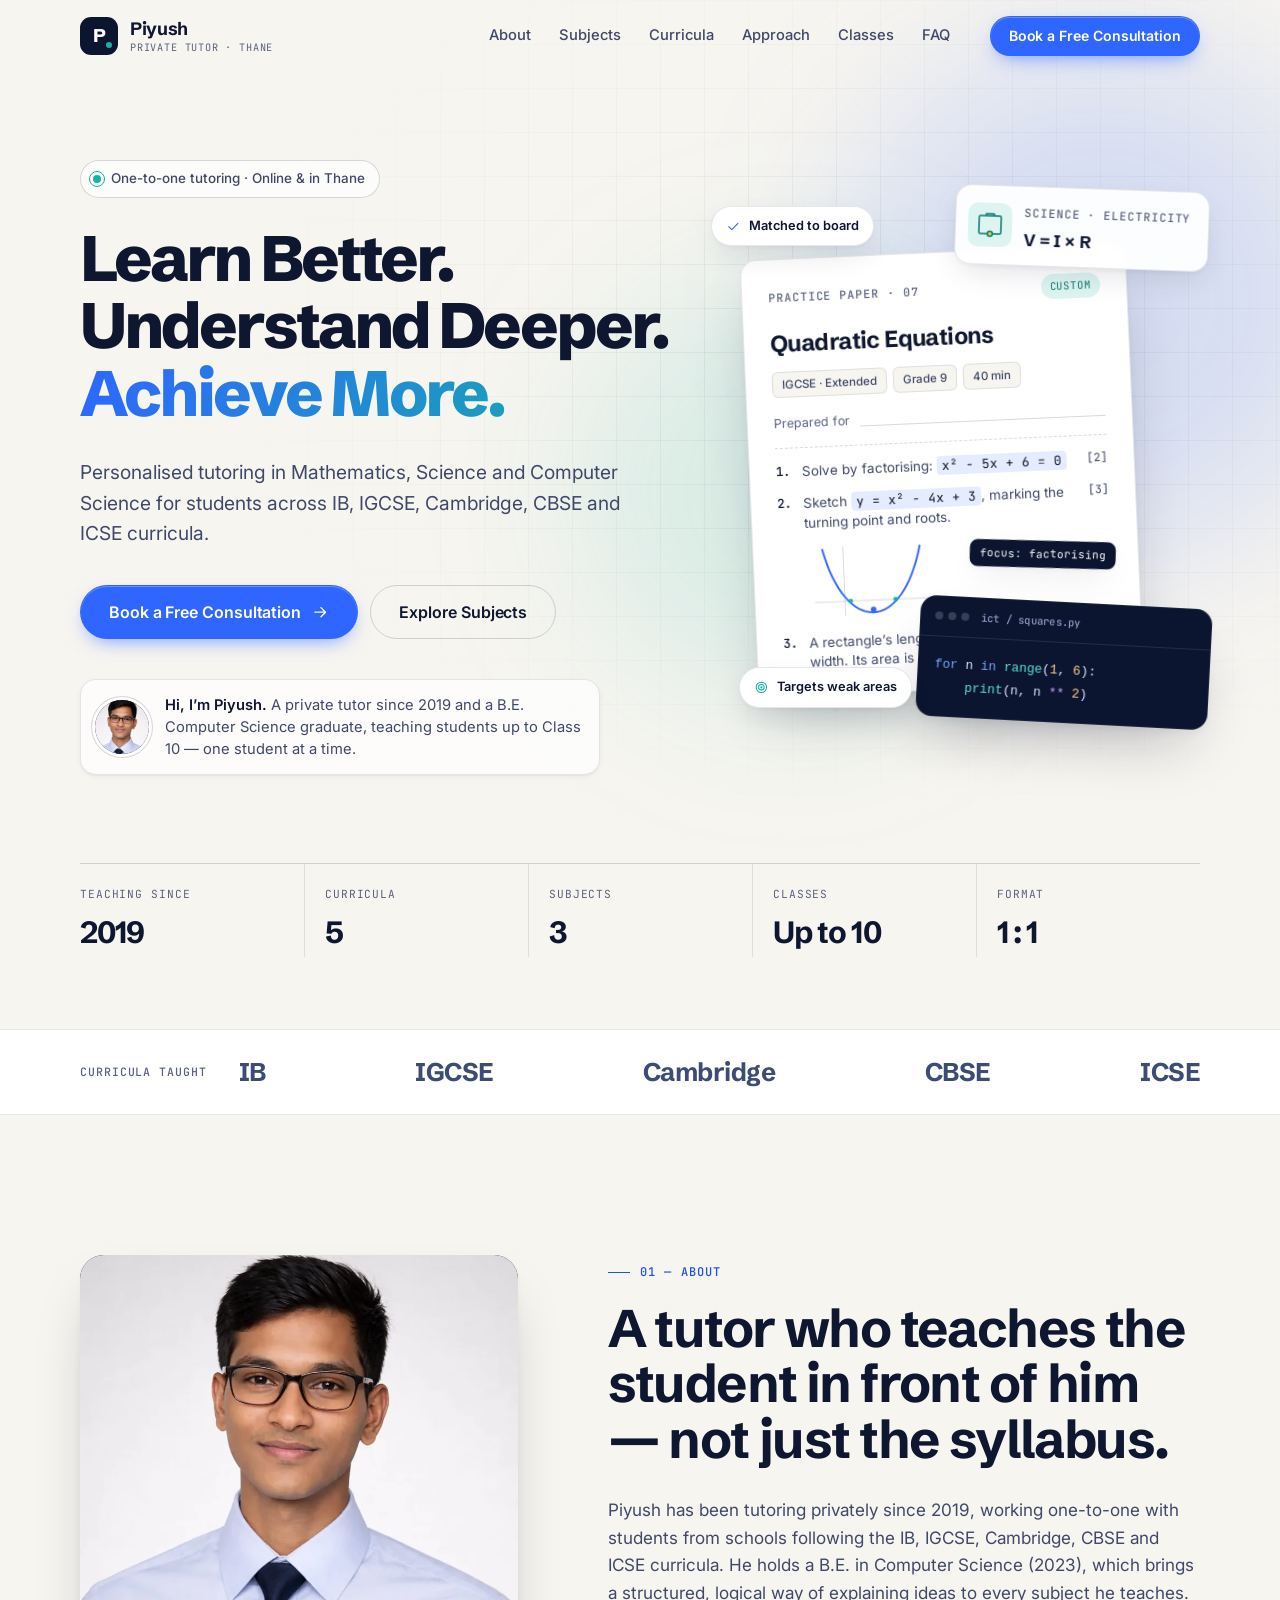
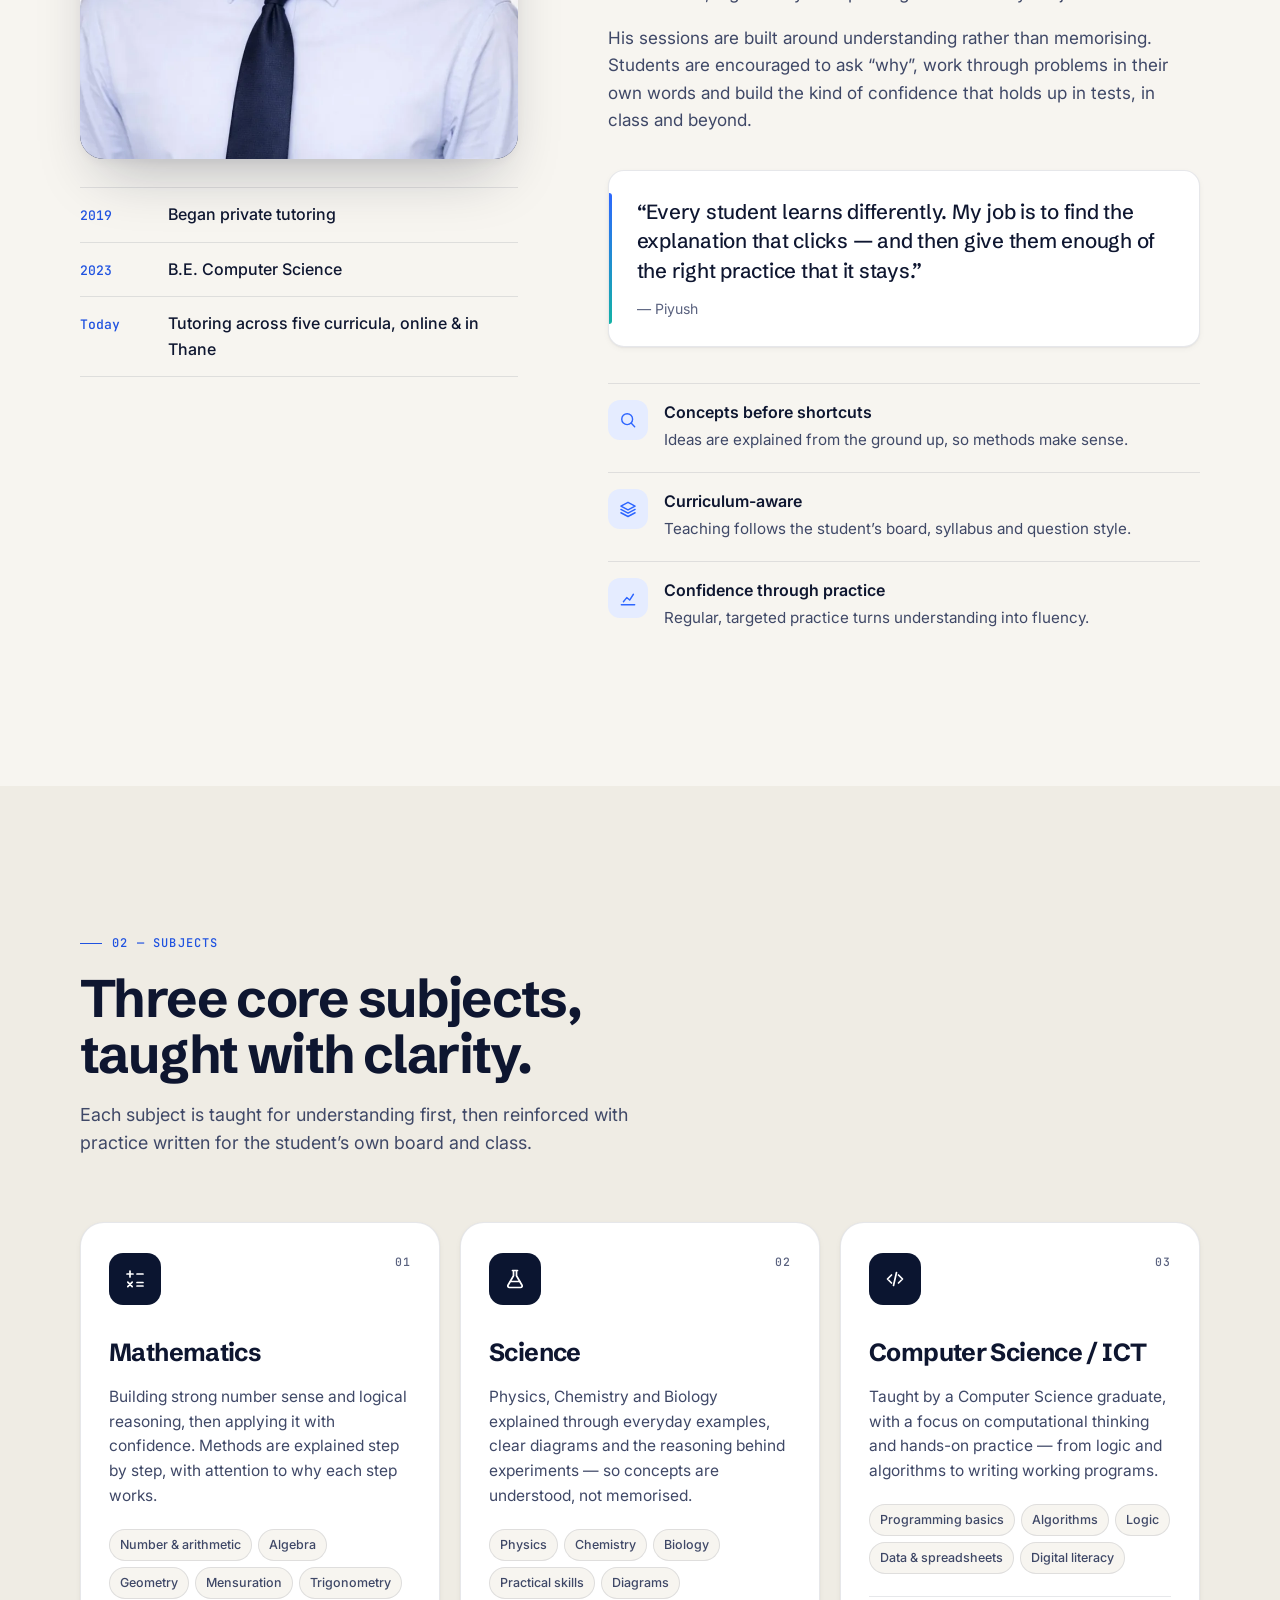
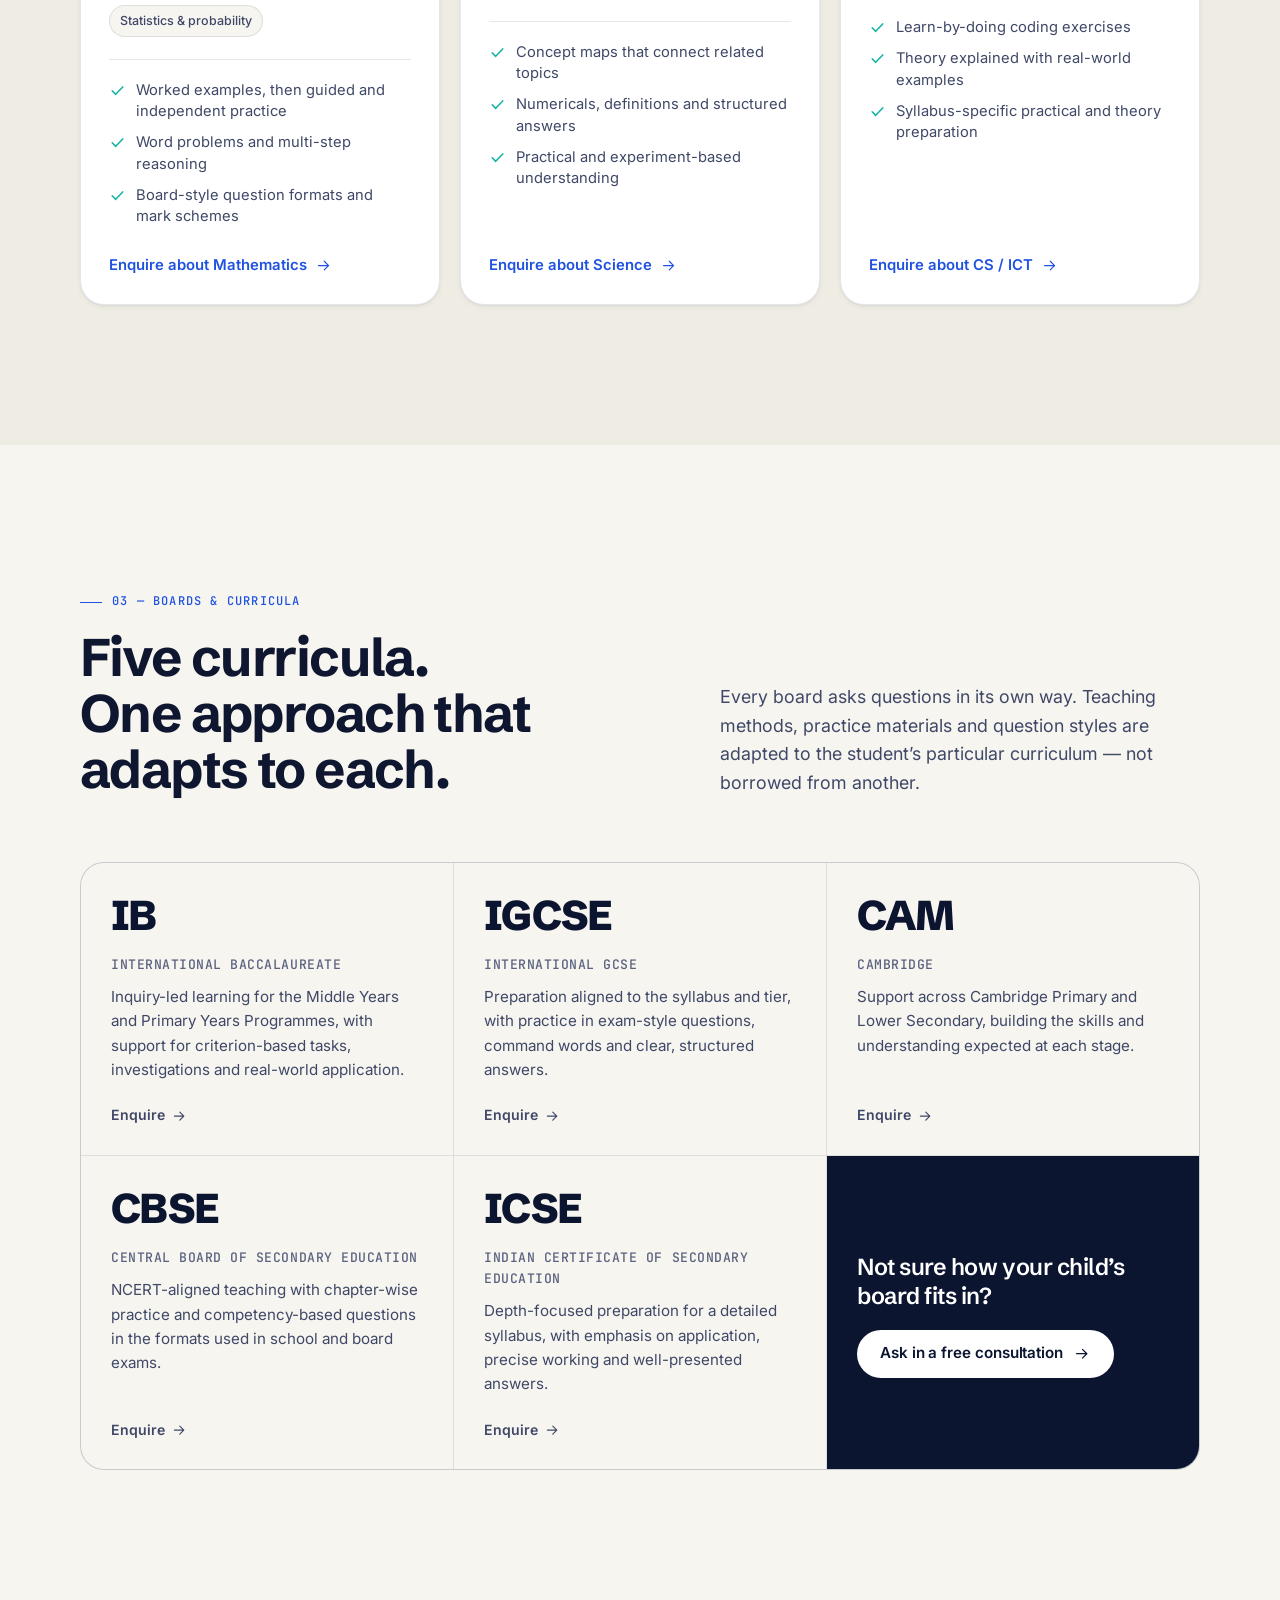
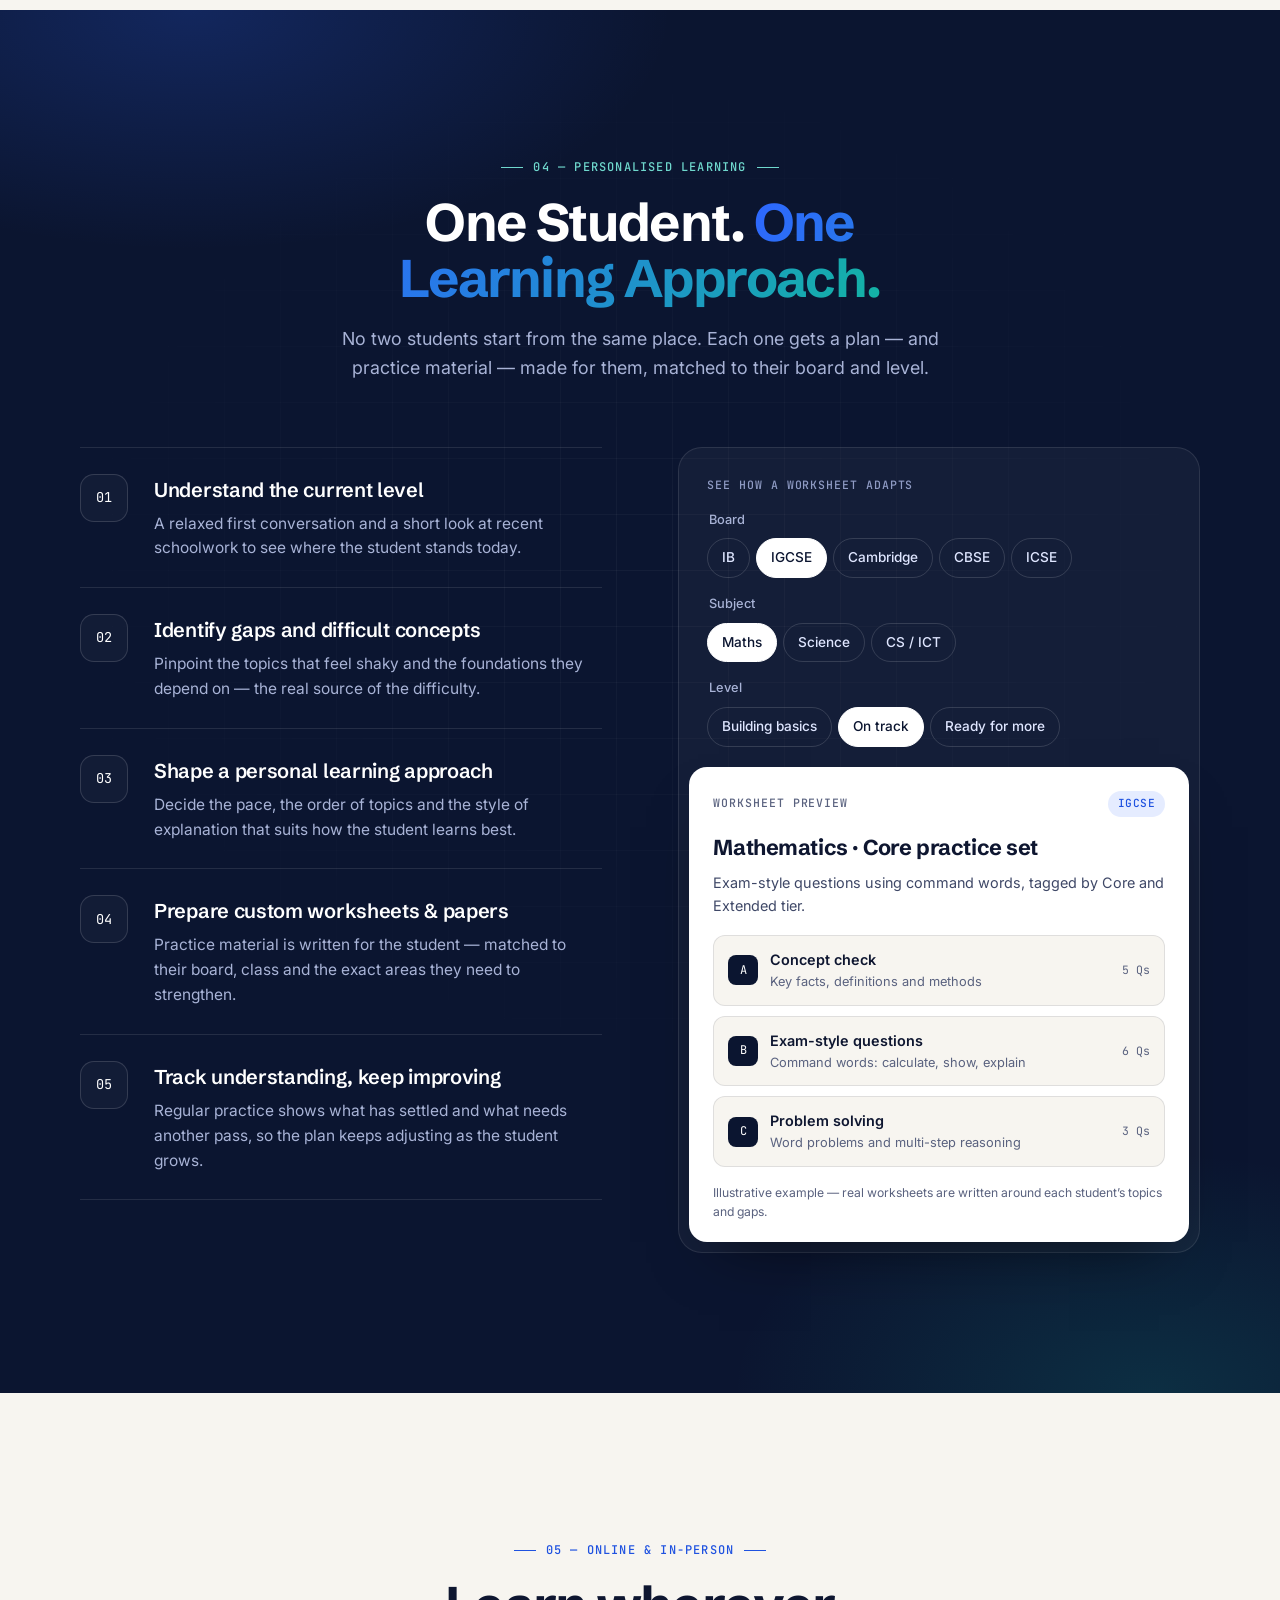
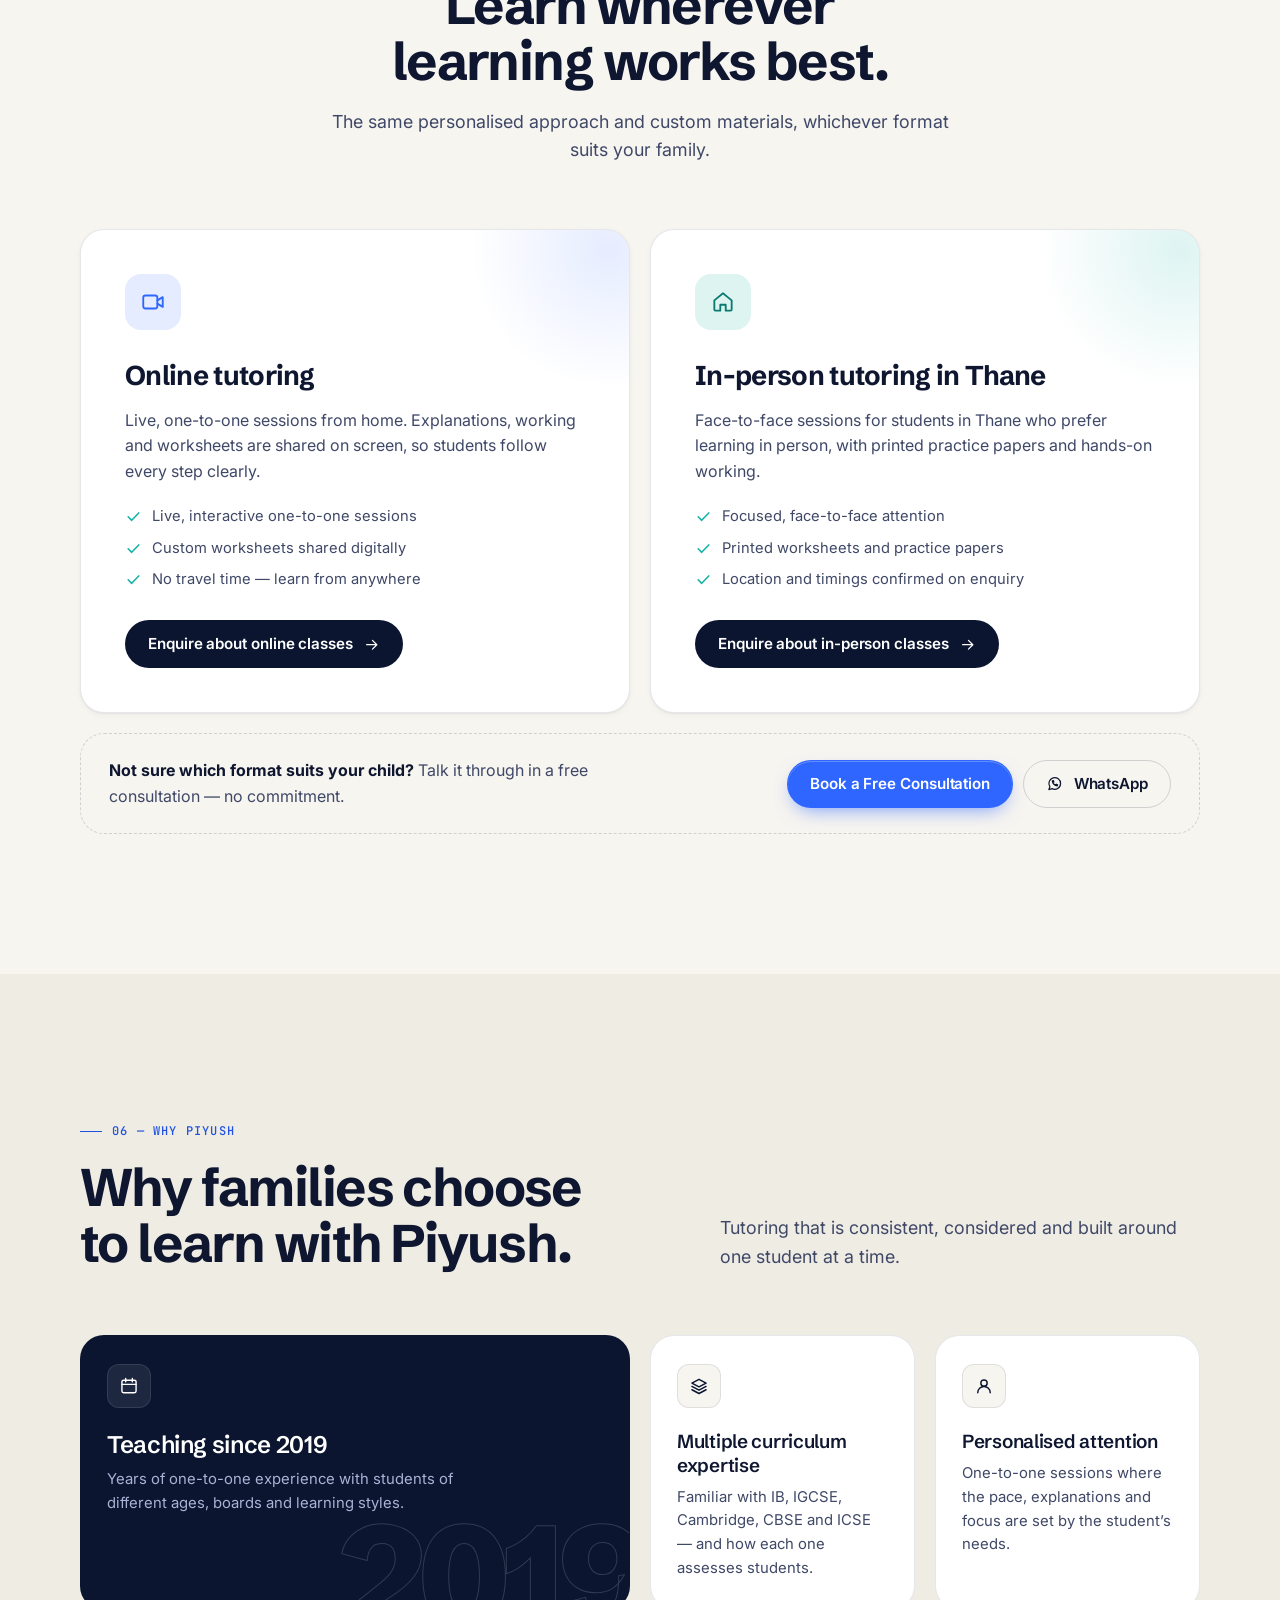
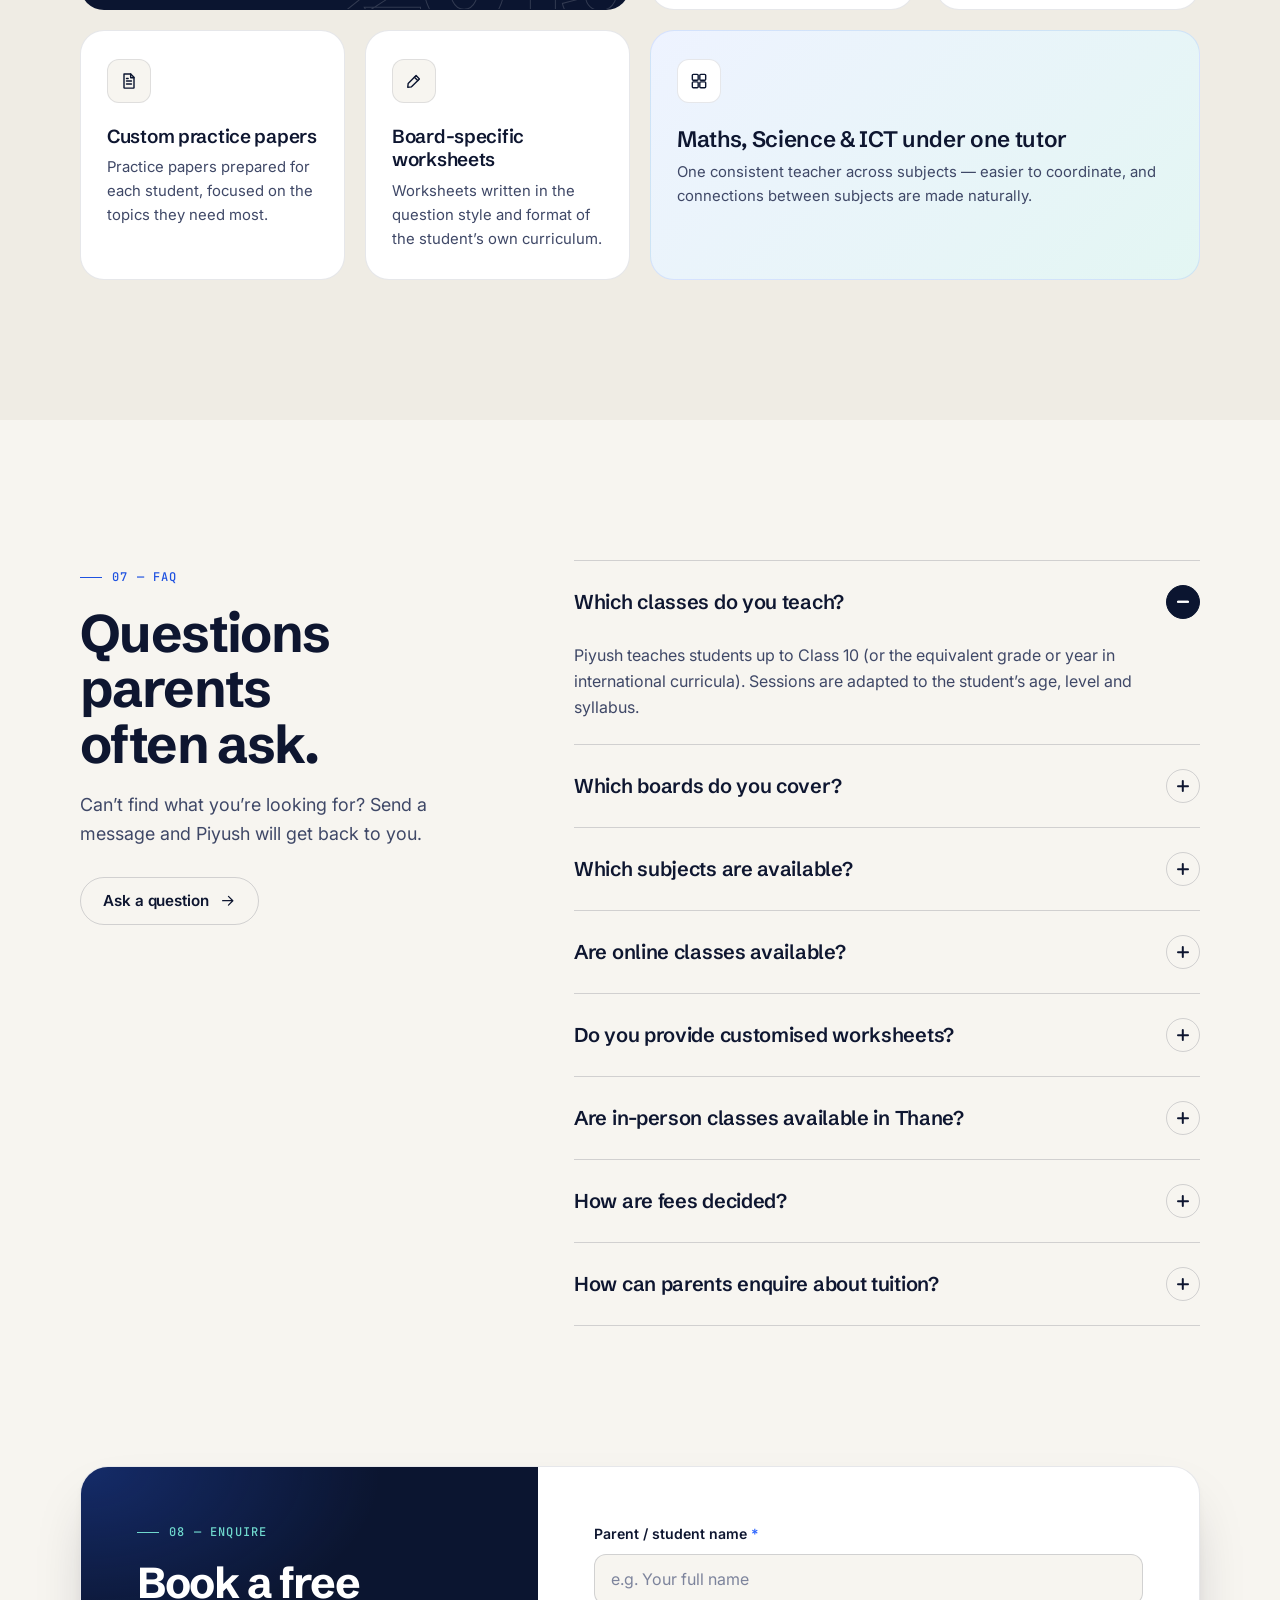
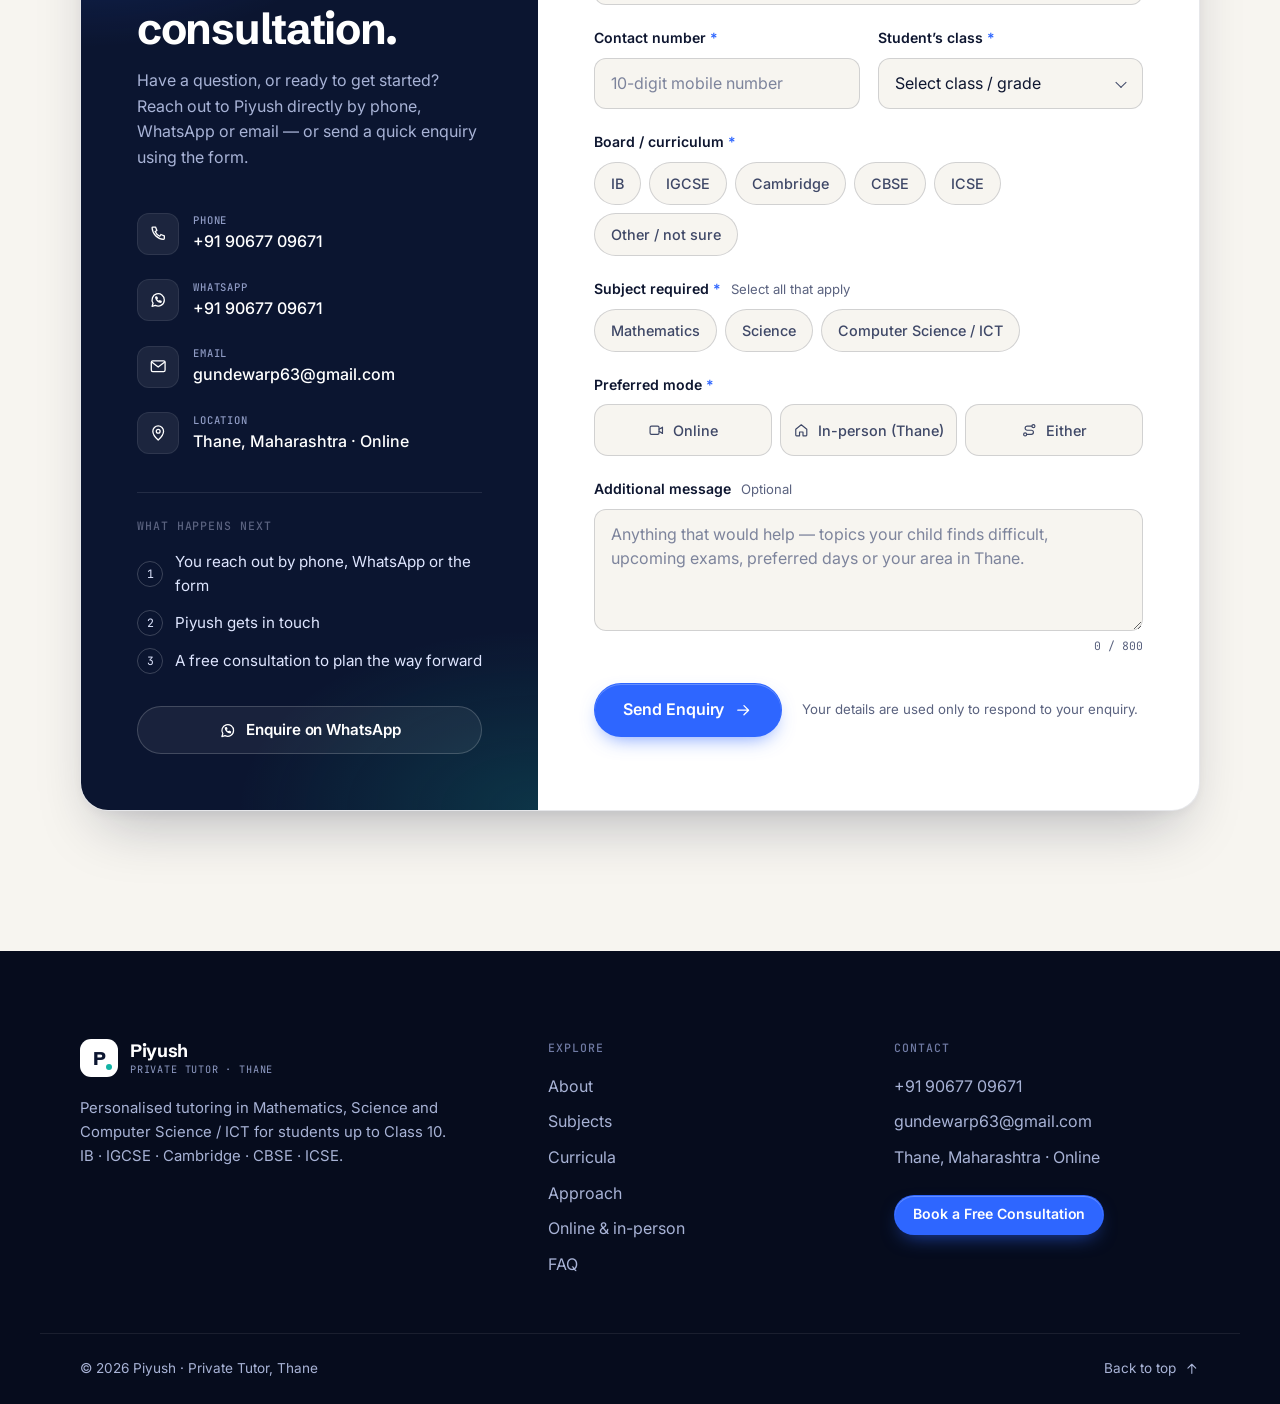
==== commit 0873ea09: "Add Piyush's contact details and profile photo Set phone, WhatsApp and email in config.js, add the p" ====
--- a/index.html
+++ b/index.html
@@ -53,7 +53,6 @@
       <symbol id="i-phone" viewBox="0 0 24 24"><path d="M5 4h3.5l1.8 4.5-2.3 1.4a11 11 0 0 0 6.1 6.1l1.4-2.3L20 15.5V19a1 1 0 0 1-1 1A16 16 0 0 1 4 5a1 1 0 0 1 1-1z"/></symbol>
       <symbol id="i-mail" viewBox="0 0 24 24"><rect x="3" y="5" width="18" height="14" rx="2"/><path d="M3.5 6.5L12 13l8.5-6.5"/></symbol>
       <symbol id="i-pin" viewBox="0 0 24 24"><path d="M12 21s-7-6.2-7-11.5a7 7 0 0 1 14 0C19 14.8 12 21 12 21z"/><circle cx="12" cy="9.5" r="2.5"/></symbol>
-      <symbol id="i-clock" viewBox="0 0 24 24"><circle cx="12" cy="12" r="8.5"/><path d="M12 7.5V12l3 2"/></symbol>
       <symbol id="i-math" viewBox="0 0 24 24"><path d="M4 7h6M7 4v6M14 7h6M4.8 15.2l4.4 4.4M9.2 15.2l-4.4 4.4M14 15.5h6M14 19h6"/></symbol>
       <symbol id="i-flask" viewBox="0 0 24 24"><path d="M9.5 3.5h5M10.5 3.5v5.2L5 18.2A1.6 1.6 0 0 0 6.4 20.5h11.2a1.6 1.6 0 0 0 1.4-2.3l-5.5-9.5V3.5"/><path d="M7.4 14.5h9.2"/></symbol>
       <symbol id="i-code" viewBox="0 0 24 24"><path d="M8.5 8L4.5 12l4 4M15.5 8l4 4-4 4M13.5 5.5l-3 13"/></symbol>
@@ -668,7 +667,7 @@
           <aside class="contact-info">
             <p class="section-label">08 — Enquire</p>
             <h2 class="section-title" id="contact-title">Book a free consultation.</h2>
-            <p class="contact-lede">Tell us a little about the student. Piyush will get back to you to understand their needs and suggest a way forward — with no obligation.</p>
+            <p class="contact-lede">Have a question, or ready to get started? Reach out to Piyush directly by phone, WhatsApp or email — or send a quick enquiry using the form.</p>
 
             <ul class="contact-list">
               <li data-contact="phone">
@@ -687,16 +686,12 @@
                 <span class="ci-icon"><svg class="icon"><use href="#i-pin"/></svg></span>
                 <span><small>Location</small><span data-config-text="location">Thane, Maharashtra</span> · Online</span>
               </li>
-              <li data-contact="hours">
-                <span class="ci-icon"><svg class="icon"><use href="#i-clock"/></svg></span>
-                <span><small>Availability</small><span data-config-text="hours">Session timings</span></span>
-              </li>
             </ul>
 
             <div class="next-steps">
               <p class="mono-label">What happens next</p>
               <ol>
-                <li><span>1</span>You send an enquiry</li>
+                <li><span>1</span>You reach out by phone, WhatsApp or the form</li>
                 <li><span>2</span>Piyush gets in touch</li>
                 <li><span>3</span>A free consultation to plan the way forward</li>
               </ol>
--- a/styles.css
+++ b/styles.css
@@ -472,7 +472,7 @@
   place-items: center;
   box-shadow: 0 0 0 3px #fff, 0 0 0 4px var(--line-2);
 }
-.avatar img { width: 100%; height: 100%; object-fit: cover; }
+.avatar img { width: 100%; height: 100%; object-fit: cover; object-position: 50% 18%; transform: scale(1.35); transform-origin: 50% 22%; }
 .avatar-monogram {
   font-family: var(--font-display);
   font-weight: 800;
@@ -721,7 +721,7 @@
   background: var(--navy-900);
   box-shadow: var(--shadow-lg);
 }
-.portrait img { width: 100%; height: 100%; object-fit: cover; }
+.portrait img { width: 100%; height: 100%; object-fit: cover; object-position: 50% 15%; }
 .portrait-fallback {
   position: absolute;
   inset: 0;
@@ -1554,7 +1554,8 @@
   .board-strip ul { justify-content: flex-start; gap: 8px 22px; }
 
   .about-visual { grid-template-columns: 1fr; }
-  .portrait { aspect-ratio: 4 / 3.6; }
+  .portrait { aspect-ratio: 4 / 4.2; }
+  .portrait img { object-position: 50% 0%; }
 
   .board-grid { grid-template-columns: 1fr; }
   .board-card { min-height: 0; padding: 26px 22px 22px; }
